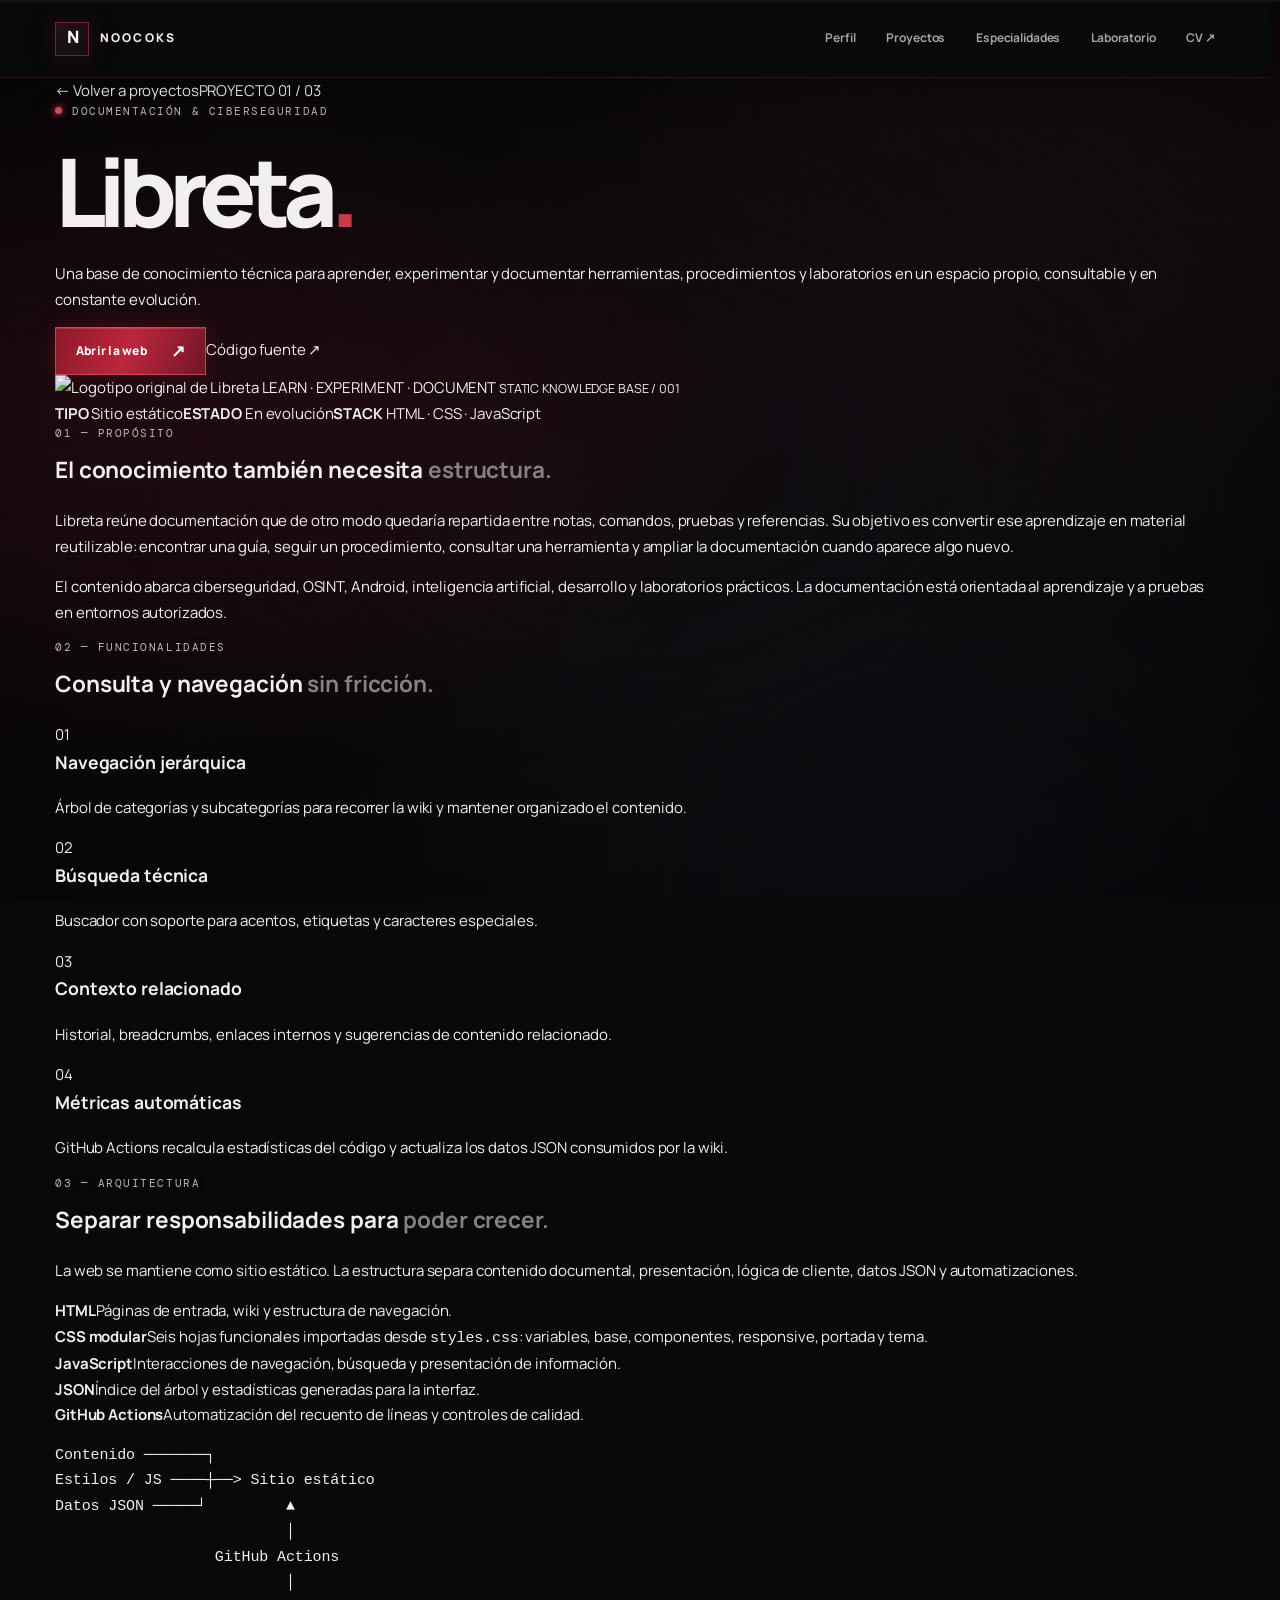
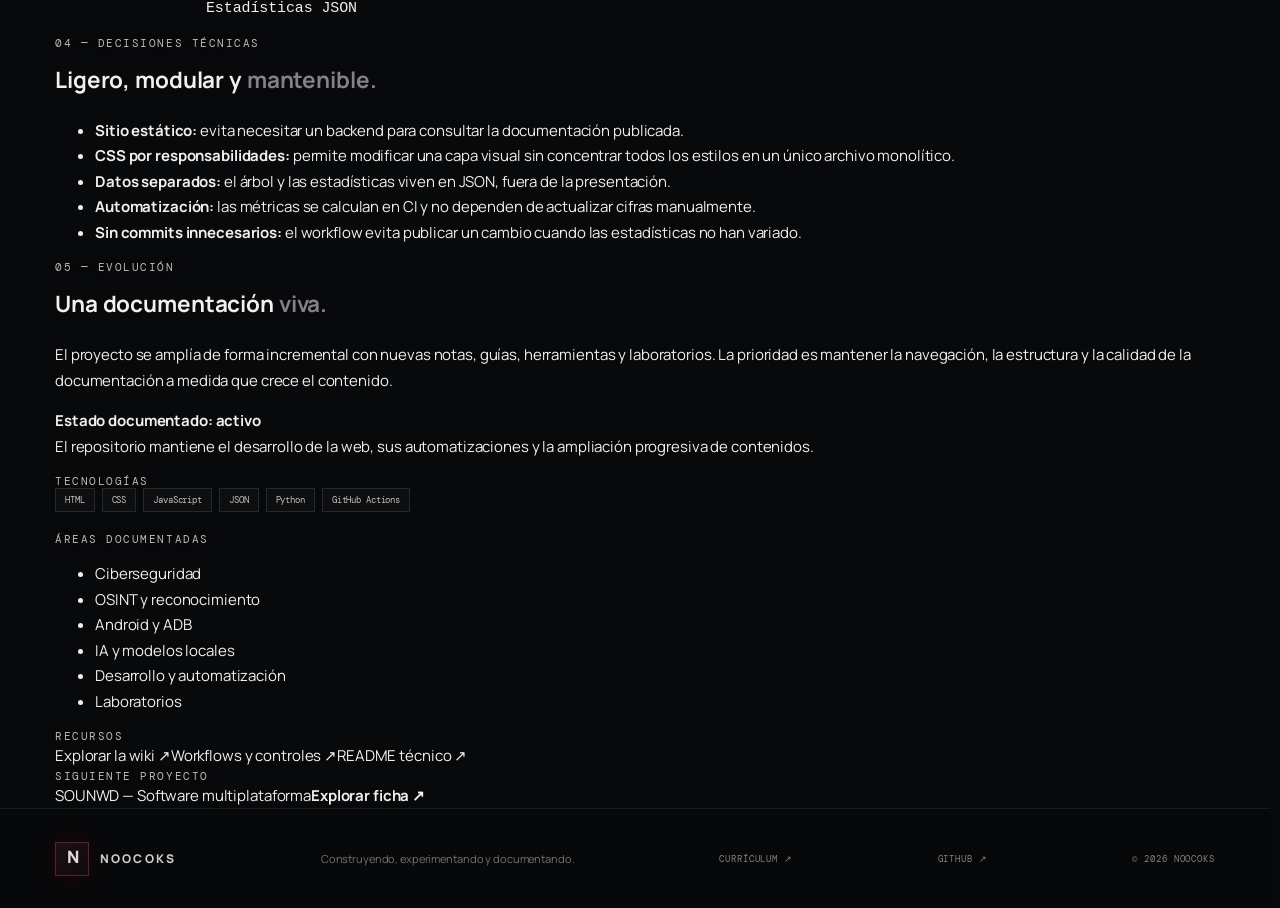
==== proyectos/libreta.html @ a3d6f855 "Añade ficha técnica de LIBRETA" ====
<!doctype html>
<html lang="es">
<head>
  <meta charset="utf-8">
  <meta name="viewport" content="width=device-width, initial-scale=1">
  <meta name="theme-color" content="#090909">
  <meta name="description" content="Ficha técnica de Libreta: base de conocimiento estática sobre ciberseguridad, Android, IA y desarrollo.">
  <title>Libreta — Ficha técnica | Noocoks</title>
  <link rel="preconnect" href="https://fonts.googleapis.com">
  <link rel="preconnect" href="https://fonts.gstatic.com" crossorigin>
  <link href="https://fonts.googleapis.com/css2?family=DM+Mono:wght@400;500&family=Manrope:wght@400;500;600;700;800&display=swap" rel="stylesheet">
  <link rel="stylesheet" href="../assets/css/style.css">
  <link rel="stylesheet" href="../assets/css/projects.css">
  <link rel="icon" href="../assets/favicon.svg" type="image/svg+xml">
</head>
<body class="project-detail-page">
  <a class="skip-link" href="#contenido">Saltar al contenido</a>
  <header class="site-header">
    <div class="container nav-wrap">
      <a class="brand" href="../index.html" aria-label="Noocoks, inicio"><span class="brand-mark">N<span>.</span></span><span>NOOCOKS</span></a>
      <nav class="main-nav detail-nav" aria-label="Navegación principal">
        <a href="../index.html#sobre-mi">Perfil</a><a href="../index.html#proyectos">Proyectos</a><a href="../index.html#especialidades">Especialidades</a><a href="../index.html#laboratorio">Laboratorio</a><a href="../cv.html">CV <span>↗</span></a>
      </nav>
    </div>
  </header>
  <main id="contenido">
    <section class="detail-hero detail-libreta">
      <div class="container">
        <div class="detail-breadcrumb"><a href="../index.html#proyectos">← Volver a proyectos</a><span>PROYECTO 01 / 03</span></div>
        <div class="detail-hero-grid">
          <div>
            <p class="eyebrow"><span class="status-dot"></span> DOCUMENTACIÓN & CIBERSEGURIDAD</p>
            <h1>Libreta<span class="accent">.</span></h1>
            <p class="detail-lead">Una base de conocimiento técnica para aprender, experimentar y documentar herramientas, procedimientos y laboratorios en un espacio propio, consultable y en constante evolución.</p>
            <div class="detail-actions"><a class="button button-primary" href="https://noocoks.github.io/Libreta/" target="_blank" rel="noopener noreferrer">Abrir la web <span>↗</span></a><a class="detail-text-link" href="https://github.com/Noocoks/Libreta" target="_blank" rel="noopener noreferrer">Código fuente ↗</a></div>
          </div>
          <div class="detail-brand-panel">
            <img src="https://raw.githubusercontent.com/Noocoks/Libreta/master/images/logo.webp" alt="Logotipo original de Libreta">
            <span>LEARN · EXPERIMENT · DOCUMENT</span>
            <small>STATIC KNOWLEDGE BASE / 001</small>
          </div>
        </div>
        <div class="detail-meta"><span><b>TIPO</b> Sitio estático</span><span><b>ESTADO</b> En evolución</span><span><b>STACK</b> HTML · CSS · JavaScript</span></div>
      </div>
    </section>
    <section class="container detail-body">
      <div class="detail-main-column">
        <section class="detail-section">
          <p class="eyebrow">01 — PROPÓSITO</p><h2>El conocimiento también necesita <span class="muted">estructura.</span></h2>
          <p>Libreta reúne documentación que de otro modo quedaría repartida entre notas, comandos, pruebas y referencias. Su objetivo es convertir ese aprendizaje en material reutilizable: encontrar una guía, seguir un procedimiento, consultar una herramienta y ampliar la documentación cuando aparece algo nuevo.</p>
          <p>El contenido abarca ciberseguridad, OSINT, Android, inteligencia artificial, desarrollo y laboratorios prácticos. La documentación está orientada al aprendizaje y a pruebas en entornos autorizados.</p>
        </section>
        <section class="detail-section">
          <p class="eyebrow">02 — FUNCIONALIDADES</p><h2>Consulta y navegación <span class="muted">sin fricción.</span></h2>
          <div class="detail-feature-grid">
            <article><span>01</span><h3>Navegación jerárquica</h3><p>Árbol de categorías y subcategorías para recorrer la wiki y mantener organizado el contenido.</p></article>
            <article><span>02</span><h3>Búsqueda técnica</h3><p>Buscador con soporte para acentos, etiquetas y caracteres especiales.</p></article>
            <article><span>03</span><h3>Contexto relacionado</h3><p>Historial, breadcrumbs, enlaces internos y sugerencias de contenido relacionado.</p></article>
            <article><span>04</span><h3>Métricas automáticas</h3><p>GitHub Actions recalcula estadísticas del código y actualiza los datos JSON consumidos por la wiki.</p></article>
          </div>
        </section>
        <section class="detail-section">
          <p class="eyebrow">03 — ARQUITECTURA</p><h2>Separar responsabilidades para <span class="muted">poder crecer.</span></h2>
          <p>La web se mantiene como sitio estático. La estructura separa contenido documental, presentación, lógica de cliente, datos JSON y automatizaciones.</p>
          <div class="architecture-list">
            <div><b>HTML</b><span>Páginas de entrada, wiki y estructura de navegación.</span></div>
            <div><b>CSS modular</b><span>Seis hojas funcionales importadas desde <code>styles.css</code>: variables, base, componentes, responsive, portada y tema.</span></div>
            <div><b>JavaScript</b><span>Interacciones de navegación, búsqueda y presentación de información.</span></div>
            <div><b>JSON</b><span>Índice del árbol y estadísticas generadas para la interfaz.</span></div>
            <div><b>GitHub Actions</b><span>Automatización del recuento de líneas y controles de calidad.</span></div>
          </div>
          <pre class="detail-code"><code>Contenido ───────┐
Estilos / JS ────┼──&gt; Sitio estático
Datos JSON ─────┘         ▲
                          │
                  GitHub Actions
                          │
                 Estadísticas JSON</code></pre>
        </section>
        <section class="detail-section">
          <p class="eyebrow">04 — DECISIONES TÉCNICAS</p><h2>Ligero, modular y <span class="muted">mantenible.</span></h2>
          <ul class="detail-bullets">
            <li><b>Sitio estático:</b> evita necesitar un backend para consultar la documentación publicada.</li>
            <li><b>CSS por responsabilidades:</b> permite modificar una capa visual sin concentrar todos los estilos en un único archivo monolítico.</li>
            <li><b>Datos separados:</b> el árbol y las estadísticas viven en JSON, fuera de la presentación.</li>
            <li><b>Automatización:</b> las métricas se calculan en CI y no dependen de actualizar cifras manualmente.</li>
            <li><b>Sin commits innecesarios:</b> el workflow evita publicar un cambio cuando las estadísticas no han variado.</li>
          </ul>
        </section>
        <section class="detail-section">
          <p class="eyebrow">05 — EVOLUCIÓN</p><h2>Una documentación <span class="muted">viva.</span></h2>
          <p>El proyecto se amplía de forma incremental con nuevas notas, guías, herramientas y laboratorios. La prioridad es mantener la navegación, la estructura y la calidad de la documentación a medida que crece el contenido.</p>
          <div class="detail-status-note"><span class="status-dot"></span><div><b>Estado documentado: activo</b><p>El repositorio mantiene el desarrollo de la web, sus automatizaciones y la ampliación progresiva de contenidos.</p></div></div>
        </section>
      </div>
      <aside class="detail-aside">
        <div class="aside-block"><span class="eyebrow">TECNOLOGÍAS</span><div class="tag-list"><span>HTML</span><span>CSS</span><span>JavaScript</span><span>JSON</span><span>Python</span><span>GitHub Actions</span></div></div>
        <div class="aside-block"><span class="eyebrow">ÁREAS DOCUMENTADAS</span><ul><li>Ciberseguridad</li><li>OSINT y reconocimiento</li><li>Android y ADB</li><li>IA y modelos locales</li><li>Desarrollo y automatización</li><li>Laboratorios</li></ul></div>
        <div class="aside-block"><span class="eyebrow">RECURSOS</span><a href="https://noocoks.github.io/Libreta/wiki.html" target="_blank" rel="noopener noreferrer">Explorar la wiki ↗</a><a href="https://github.com/Noocoks/Libreta/actions" target="_blank" rel="noopener noreferrer">Workflows y controles ↗</a><a href="https://github.com/Noocoks/Libreta/blob/master/README.md" target="_blank" rel="noopener noreferrer">README técnico ↗</a></div>
      </aside>
    </section>
    <section class="container detail-next"><span class="eyebrow">SIGUIENTE PROYECTO</span><a href="sounwd.html"><span>SOUNWD — Software multiplataforma</span><b>Explorar ficha ↗</b></a></section>
  </main>
  <footer class="site-footer"><div class="container footer-inner"><a class="brand" href="../index.html"><span class="brand-mark">N<span>.</span></span><span>NOOCOKS</span></a><p>Construyendo, experimentando y documentando.</p><a href="../cv.html">CURRÍCULUM ↗</a><a href="https://github.com/Noocoks" target="_blank" rel="noopener noreferrer">GITHUB ↗</a><span class="copyright">© <span id="year">2026</span> NOOCOKS</span></div></footer>
  <script src="../assets/js/main.js" defer></script>
</body>
</html>
---- assets/css/style.css ----
:root {
  color-scheme:dark;
  --bg:#090909;
  --bg-soft:#101010;
  --panel:#151515;
  --panel-2:#1b1b1b;
  --line:#292929;
  --line-soft:#202020;
  --text:#f2f0ee;
  --muted:#a09b98;
  --dim:#706b68;
  --red:#a71924;
  --red-bright:#d12b38;
  --red-soft:#401318;
  --font:'Manrope', Arial, sans-serif;
  --mono:'DM Mono', monospace;
  --max:1160px
}

* {
  box-sizing:border-box
}

html {
  scroll-behavior:smooth;
  scroll-padding-top:90px
}

body {
  margin:0;
  background:var(--bg);
  color:var(--text);
  font-family:var(--font);
  font-size:15px;
  line-height:1.7;
  -webkit-font-smoothing:antialiased
}

a {
  color:inherit;
  text-decoration:none
}

button {
  font:inherit
}

::selection {
  background:var(--red);
  color:white
}

.container {
  width:min(var(--max), calc(100% - 48px));
  margin-inline:auto
}

.skip-link {
  position:absolute;
  left:16px;
  top:-60px;
  background:var(--red);
  padding:10px 14px;
  z-index:100
}

.skip-link:focus {
  top:12px
}

.site-header {
  height:78px;
  border-bottom:1px solid var(--line-soft);
  background:rgba(9, 9, 9, .88);
  backdrop-filter:blur(16px);
  position:sticky;
  top:0;
  z-index:50
}

.nav-wrap, .main-nav {
  height:100%;
  display:flex;
  align-items:center
}

.nav-wrap {
  justify-content:space-between
}

.brand {
  display:inline-flex;
  align-items:center;
  gap:11px;
  font-size:12px;
  font-weight:800;
  letter-spacing:.18em
}

.brand-mark {
  width:34px;
  height:34px;
  display:grid;
  place-items:center;
  border:1px solid #572027;
  background:#190d0f;
  color:#fff;
  font-size:17px;
  letter-spacing:-.08em
}

.brand-mark span, .libreta-symbol span {
  color:var(--red-bright)
}

.main-nav {
  gap:34px;
  font-size:12px;
  font-weight:700;
  color:#aaa39f
}

.main-nav a {
  transition:color .2s
}

.main-nav a:hover, .main-nav a:focus-visible {
  color:white
}

.main-nav .nav-contact {
  color:white;
  border:1px solid #514044;
  padding:9px 15px
}

.nav-contact span {
  color:var(--red-bright);
  margin-left:8px
}

.menu-toggle {
  display:none
}

.hero {
  min-height:650px;
  padding-top:90px;
  padding-bottom:48px;
  display:grid;
  grid-template-columns:1.05fr .95fr;
  align-items:center;
  column-gap:50px;
  position:relative
}

.hero-copy {
  padding-bottom:38px
}

.eyebrow {
  font:11px var(--mono);
  letter-spacing:.14em;
  color:#c1b8b4;
  display:flex;
  align-items:center;
  gap:10px
}

.status-dot {
  width:7px;
  height:7px;
  background:#b32833;
  border-radius:50%;
  box-shadow:0 0 12px #b3283380
}

.eyebrow-line {
  width:34px;
  height:1px;
  background:var(--red)
}

h1, h2, h3, p {
  margin-top:0
}

h1 {
  font-size:clamp(58px, 7.4vw, 100px);
  letter-spacing:-.085em;
  line-height:.99;
  margin:26px 0 24px;
  font-weight:800
}

h1 .outline {
  -webkit-text-stroke:1px #aaa;
  color:transparent
}

h1 .accent, .accent {
  color:var(--red-bright)
}

.hero-lead {
  max-width:570px;
  color:#aaa39f;
  font-size:16px;
  line-height:1.9
}

.hero-lead strong {
  color:white
}

.hero-actions {
  display:flex;
  align-items:center;
  gap:28px;
  margin-top:30px
}

.button {
  min-height:48px;
  padding:0 20px;
  display:inline-flex;
  align-items:center;
  justify-content:center;
  gap:24px;
  font-size:12px;
  font-weight:800;
  letter-spacing:.02em;
  transition:transform .2s, background .2s, border-color .2s
}

.button:hover {
  transform:translateY(-3px)
}

.button-primary {
  background:var(--red);
  color:white;
  border:1px solid var(--red)
}

.button-primary:hover {
  background:#c02330;
  border-color:#c02330
}

.button span {
  font-size:17px
}

.text-link {
  font-size:12px;
  font-weight:800;
  border-bottom:1px solid #62595a;
  padding-bottom:5px
}

.text-link span {
  color:var(--red-bright)
}

.hero-meta {
  display:flex;
  flex-wrap:wrap;
  gap:19px;
  margin-top:48px;
  color:#827b77;
  font:10px var(--mono);
  text-transform:uppercase;
  letter-spacing:.06em
}

.hero-meta span {
  display:flex;
  align-items:center;
  gap:7px
}

.hero-meta i {
  width:4px;
  height:4px;
  background:var(--red)
}

.hero-visual {
  height:440px;
  max-width:480px;
  width:100%;
  justify-self:end;
  position:relative;
  overflow:hidden;
  border:1px solid #302326;
  background:radial-gradient(ellipse at 50% 48%, #271316 0, #130d0e 36%, #0b0b0b 72%)
}

.visual-grid {
  position:absolute;
  inset:0;
  background-image:linear-gradient(#ffffff09 1px, transparent 1px), linear-gradient(90deg, #ffffff09 1px, transparent 1px);
  background-size:36px 36px;
  mask-image:linear-gradient(transparent, #000 15%, #000 85%, transparent)
}

.visual-ring {
  position:absolute;
  border:1px solid #76252d55;
  border-radius:50%;
  left:50%;
  top:50%;
  transform:translate(-50%, -50%)
}

.ring-one {
  width:300px;
  height:300px
}

.ring-two {
  width:390px;
  height:390px;
  border-style:dashed;
  border-color:#6e292d45
}

.visual-core {
  position:absolute;
  left:50%;
  top:50%;
  transform:translate(-50%, -50%);
  width:190px;
  height:190px;
  border:1px solid #9e303a66;
  background:linear-gradient(145deg, #241315, #0e0c0d);
  display:flex;
  flex-direction:column;
  align-items:center;
  justify-content:center;
  box-shadow:0 0 75px #9d1b2920
}

.visual-core strong {
  font-size:100px;
  line-height:1;
  letter-spacing:-.12em;
  margin-right:12px
}

.visual-core strong span {
  color:var(--red-bright)
}

.core-label, .core-caption, .visual-coordinate {
  font:9px var(--mono);
  letter-spacing:.14em;
  color:#a99b98
}

.core-caption {
  font-size:8px;
  color:#9b4249
}

.visual-coordinate {
  position:absolute
}

.coord-top {
  top:22px;
  left:22px
}

.coord-bottom {
  bottom:22px;
  right:22px
}

.coord-bottom span {
  color:#b32b37
}

.visual-cross {
  position:absolute;
  color:#a62b35;
  font:18px var(--mono)
}

.cross-a {
  top:22%;
  right:20%
}

.cross-b {
  bottom:20%;
  left:18%
}

.visual-side {
  position:absolute;
  right:10px;
  top:50%;
  writing-mode:vertical-rl;
  font:8px var(--mono);
  letter-spacing:.18em;
  color:#76666a
}

.hero-index {
  grid-column:1/-1;
  display:flex;
  justify-content:space-between;
  border-top:1px solid var(--line);
  padding-top:15px;
  color:#726c69;
  font:9px var(--mono);
  letter-spacing:.14em
}

.intro-strip {
  border-block:1px solid var(--line);
  background:#0e0e0e
}

.strip-inner {
  min-height:76px;
  display:flex;
  align-items:center;
  gap:30px
}

.strip-inner>span:first-child {
  font:10px var(--mono);
  letter-spacing:.14em;
  color:#b52a35;
  white-space:nowrap
}

.strip-inner p {
  margin:0;
  color:#c0b9b5;
  font-size:13px
}

.strip-symbol {
  margin-left:auto;
  color:#a52a34;
  font-size:22px
}

.section {
  padding-block:112px
}

.section-heading {
  margin-bottom:48px
}

.section-heading h2, .lab-grid h2, .contact-panel h2 {
  font-size:clamp(38px, 5vw, 62px);
  line-height:1.12;
  letter-spacing:-.065em;
  margin:18px 0 0
}

.muted {
  color:#77716e
}

.about-grid {
  display:grid;
  grid-template-columns:1.1fr .9fr;
  gap:100px
}

.about-main {
  max-width:620px
}

.large-copy {
  font-size:clamp(21px, 2.3vw, 27px);
  line-height:1.55;
  letter-spacing:-.035em;
  color:#eee9e6
}

.about-main>p:not(.large-copy) {
  color:#9e9793;
  font-size:14px;
  line-height:1.95
}

.about-facts {
  border-top:1px solid var(--line)
}

.fact {
  display:grid;
  grid-template-columns:42px 1fr;
  gap:16px;
  padding:19px 0;
  border-bottom:1px solid var(--line)
}

.fact-number {
  font:11px var(--mono);
  color:var(--red-bright);
  padding-top:4px
}

.fact strong {
  font-size:13px
}

.fact p {
  margin:4px 0 0;
  color:#8d8581;
  font-size:12px
}

.section-dark {
  background:#101010;
  border-block:1px solid #1c1c1c
}

.heading-row {
  display:flex;
  justify-content:space-between;
  align-items:end;
  gap:24px
}

.heading-row>.text-link {
  margin-bottom:10px;
  color:#c9c2be
}

.project-list {
  display:grid;
  gap:22px
}

.project-card {
  display:grid;
  grid-template-columns:.95fr 1.05fr;
  min-height:330px;
  border:1px solid #2a2929;
  background:#141414
}

.project-art {
  min-height:300px;
  padding:22px;
  display:flex;
  flex-direction:column;
  justify-content:space-between;
  position:relative;
  overflow:hidden
}

.art-top, .art-bottom {
  display:flex;
  justify-content:space-between;
  gap:10px;
  font:9px var(--mono);
  letter-spacing:.12em;
  color:#b4a9a5;
  position:relative;
  z-index:1
}

.art-libreta {
  background:radial-gradient(circle at 50% 50%, #39151a, #160e10 66%, #100d0e)
}

.libreta-symbol {
  position:absolute;
  inset:0;
  display:grid;
  place-items:center;
  font-size:clamp(100px, 15vw, 175px);
  font-weight:800;
  letter-spacing:-.13em;
  color:#eee7e3;
  text-shadow:0 0 50px #c0203033
}

.art-sounwd {
  background:radial-gradient(circle at 50% 45%, #272727, #101010 72%)
}

.sound-word {
  font-size:clamp(35px, 5vw, 65px);
  font-weight:800;
  letter-spacing:-.08em;
  text-align:center;
  z-index:1
}

.sound-word span {
  color:var(--red-bright)
}

.sound-wave {
  height:90px;
  display:flex;
  align-items:center;
  justify-content:center;
  gap:5px
}

.sound-wave b {
  width:4px;
  height:30%;
  background:var(--red-bright);
  border-radius:4px;
  opacity:.8
}

.sound-wave b:nth-child(3n) {
  height:80%
}

.sound-wave b:nth-child(4n) {
  height:55%
}

.sound-wave b:nth-child(5n) {
  height:100%
}

.art-homelab {
  background:radial-gradient(circle at 50% 50%, #1b211e, #0d100f 72%)
}

.terminal {
  width:88%;
  margin:auto;
  border:1px solid #354039;
  background:#0a0d0b;
  box-shadow:0 15px 40px #0008;
  z-index:1;
  font:10px var(--mono);
  padding-bottom:12px
}

.terminal-head {
  height:30px;
  border-bottom:1px solid #29332d;
  display:flex;
  align-items:center;
  gap:5px;
  padding:0 10px;
  color:#8a948c
}

.terminal-head i {
  width:6px;
  height:6px;
  border-radius:50%;
  background:#555
}

.terminal-head span {
  margin-left:8px
}

.terminal p {
  margin:10px 12px 0;
  color:#c0c8c1
}

.terminal p span, .terminal-ok {
  color:#8dbb91
}

.terminal-cursor {
  color:#c5c5c5!important
}

.project-content {
  padding:32px 38px;
  display:flex;
  flex-direction:column;
  align-items:flex-start;
  justify-content:center
}

.project-kicker {
  width:100%;
  display:flex;
  justify-content:space-between;
  gap:12px;
  font:9px var(--mono);
  letter-spacing:.1em;
  color:#928985
}

.project-state {
  color:#bd5960;
  white-space:nowrap
}

.project-content h3 {
  font-size:34px;
  letter-spacing:-.06em;
  margin:17px 0 9px
}

.project-content>p {
  font-size:13px;
  line-height:1.85;
  color:#a39b97;
  max-width:570px;
  margin-bottom:18px
}

.tag-list {
  display:flex;
  flex-wrap:wrap;
  gap:7px;
  margin-bottom:20px
}

.tag-list span {
  font:9px var(--mono);
  padding:5px 9px;
  border:1px solid #393333;
  color:#bcb3ae
}

.project-link {
  font-size:12px;
  font-weight:800;
  color:#f0e9e5
}

.project-link span {
  color:var(--red-bright);
  margin-left:8px
}

.repo-link {
  font-size:11px;
  color:#928985;
  margin-top:10px;
  text-decoration:underline;
  text-decoration-color:#51494a;
  text-underline-offset:4px
}

.project-note {
  font-size:11px;
  color:#8e8783
}

.section-description {
  max-width:560px;
  color:#9e9793;
  font-size:14px;
  margin:20px 0 0
}

.stack-grid {
  display:grid;
  grid-template-columns:repeat(4, 1fr);
  gap:12px
}

.stack-card {
  min-height:280px;
  padding:22px;
  border:1px solid var(--line);
  background:linear-gradient(145deg, #151515, #101010);
  position:relative
}

.stack-index {
  font:9px var(--mono);
  color:#9c454c
}

.stack-icon {
  font:30px var(--mono);
  color:var(--red-bright);
  margin:30px 0 16px
}

.stack-card h3 {
  font-size:16px;
  margin-bottom:9px
}

.stack-card p {
  font-size:12px;
  color:#958d89;
  min-height:62px
}

.stack-card .tag-list {
  margin:16px 0 0
}

.honesty-note {
  border-left:2px solid var(--red);
  padding:9px 14px;
  margin:22px 0 0;
  color:#827b77;
  font-size:11px
}

.honesty-note span {
  font:9px var(--mono);
  color:#bd5960;
  margin-right:12px
}

.section-lab {
  background:#101010;
  border-block:1px solid #242020
}

.lab-grid {
  display:grid;
  grid-template-columns:1fr 1fr;
  gap:90px;
  align-items:start
}

.lab-copy .large-copy {
  margin-bottom:18px
}

.lab-copy>p:not(.large-copy) {
  font-size:13px;
  color:#9c9490;
  line-height:1.9
}

.lab-points {
  display:grid;
  gap:0;
  margin-top:30px;
  border-top:1px solid #2b2929
}

.lab-points span {
  display:flex;
  gap:22px;
  padding:13px 0;
  border-bottom:1px solid #2b2929;
  font:10px var(--mono);
  color:#bd5960
}

.lab-points b {
  font:600 12px var(--font);
  color:#d7d0cc
}

.contact-panel {
  min-height:330px;
  position:relative;
  overflow:hidden;
  border:1px solid #51242a;
  background:radial-gradient(ellipse at 85% 45%, #301216, #171011 48%, #121111 80%);
  padding:52px 58px;
  display:flex;
  align-items:center;
  justify-content:space-between;
  gap:30px
}

.contact-panel h2 {
  font-size:clamp(38px, 5vw, 58px)
}

.contact-copy {
  max-width:500px;
  color:#a59b97;
  font-size:13px;
  margin:20px 0 0
}

.contact-actions {
  display:flex;
  flex-direction:column;
  align-items:flex-start;
  gap:17px;
  z-index:1
}

.contact-secondary {
  font-size:11px;
  color:#c4b9b4;
  text-decoration:underline;
  text-underline-offset:4px
}

.contact-watermark {
  position:absolute;
  right:23%;
  top:-115px;
  font-size:440px;
  font-weight:800;
  letter-spacing:-.15em;
  color:#ffffff05;
  pointer-events:none
}

.site-footer {
  border-top:1px solid var(--line)
}

.footer-inner {
  min-height:100px;
  display:flex;
  align-items:center;
  justify-content:space-between;
  gap:20px
}

.footer-inner p {
  margin:0;
  color:#77716d;
  font-size:11px
}

.footer-inner>a:not(.brand), .copyright {
  font:9px var(--mono);
  letter-spacing:.1em;
  color:#89817d
}

.footer-inner>a:not(.brand):hover {
  color:white
}

@media(max-width:900px) {
  .hero {
  column-gap:25px;
  min-height:590px
}

.hero-visual {
  height:370px
}

.about-grid {
  gap:45px
}

.stack-grid {
  grid-template-columns:repeat(2, 1fr)
}

.project-content {
  padding:25px
}

.project-card {
  grid-template-columns:.9fr 1.1fr
}

.lab-grid {
  gap:45px
}
}

@media(max-width:680px) {
  .container {
  width:min(var(--max), calc(100% - 36px))
}

.site-header {
  height:66px
}

.menu-toggle {
  display:flex;
  width:42px;
  height:42px;
  flex-direction:column;
  justify-content:center;
  align-items:center;
  gap:6px;
  border:1px solid var(--line);
  background:#111
}

.menu-toggle span {
  width:17px;
  height:1px;
  background:#eee;
  transition:transform .2s
}

.menu-toggle[aria-expanded=true] span:first-child {
  transform:translateY(3.5px) rotate(45deg)
}

.menu-toggle[aria-expanded=true] span:last-child {
  transform:translateY(-3.5px) rotate(-45deg)
}

.main-nav {
  display:none;
  position:absolute;
  top:65px;
  left:0;
  right:0;
  height:auto;
  padding:18px 22px 22px;
  background:#0d0d0d;
  border-bottom:1px solid var(--line);
  flex-direction:column;
  align-items:stretch;
  gap:0
}

.main-nav.open {
  display:flex
}

.main-nav a {
  padding:13px 5px;
  border-bottom:1px solid #222
}

.main-nav .nav-contact {
  border:0;
  padding:13px 5px
}

.hero {
  padding-top:66px;
  grid-template-columns:1fr;
  gap:36px;
  min-height:auto
}

.hero-copy {
  padding:0
}

.hero h1 {
  font-size:clamp(58px, 15vw, 86px)
}

.hero-lead {
  font-size:14px
}

.hero-meta {
  margin-top:32px;
  gap:12px
}

.hero-visual {
  justify-self:center;
  height:330px;
  max-width:100%
}

.visual-core {
  width:155px;
  height:155px
}

.visual-core strong {
  font-size:82px
}

.ring-one {
  width:250px;
  height:250px
}

.ring-two {
  width:310px;
  height:310px
}

.hero-index {
  margin-top:4px
}

.strip-inner {
  min-height:78px;
  gap:14px
}

.strip-inner>span:first-child {
  font-size:8px
}

.strip-inner p {
  font-size:11px;
  line-height:1.5
}

.strip-symbol {
  display:none
}

.section {
  padding-block:76px
}

.section-heading {
  margin-bottom:32px
}

.section-heading h2, .lab-grid h2 {
  font-size:clamp(37px, 10vw, 50px)
}

.about-grid, .lab-grid {
  grid-template-columns:1fr;
  gap:30px
}

.about-main .large-copy {
  font-size:22px
}

.heading-row {
  align-items:flex-start;
  flex-direction:column
}

.heading-row>.text-link {
  margin:0
}

.project-card {
  grid-template-columns:1fr
}

.project-art {
  min-height:245px
}

.project-content {
  padding:25px 22px
}

.project-content h3 {
  font-size:30px
}

.project-kicker {
  font-size:8px
}

.stack-grid {
  grid-template-columns:1fr 1fr;
  gap:9px
}

.stack-card {
  padding:17px;
  min-height:270px
}

.stack-card p {
  font-size:11px
}

.stack-card .tag-list {
  gap:5px
}

.stack-card .tag-list span {
  font-size:8px;
  padding:4px 6px
}

.lab-grid {
  gap:22px
}

.contact-panel {
  padding:34px 25px;
  min-height:370px;
  align-items:flex-start;
  flex-direction:column;
  justify-content:center
}

.contact-watermark {
  font-size:300px;
  right:0;
  top:0
}

.contact-actions {
  gap:13px
}

.footer-inner {
  padding-block:24px;
  flex-wrap:wrap
}

.footer-inner p {
  order:3;
  width:100%
}

.copyright {
  margin-left:auto
}
}

@media(max-width:390px) {
  .container {
  width:calc(100% - 30px)
}

.hero h1 {
  font-size:55px
}

.hero-actions {
  gap:17px
}

.button {
  padding-inline:14px;
  gap:12px
}

.hero-meta {
  font-size:8px
}

.stack-grid {
  grid-template-columns:1fr
}

.stack-card {
  min-height:0
}

.stack-card p {
  min-height:0
}

.stack-card .stack-icon {
  margin:20px 0 12px
}

.strip-inner {
  align-items:flex-start;
  flex-direction:column;
  padding-block:14px;
  gap:5px
}
}

@media(prefers-reduced-motion:reduce) {
  html {
  scroll-behavior:auto
}

*, *::before, *::after {
  transition:none!important;
  animation:none!important
}
}

:focus-visible {
  outline:2px solid var(--red-bright);
  outline-offset:4px
}

/* Portfolio expansion: official project identities and richer content */ .brand-art {
  background-color:#0c0d0e
}

.project-logo {
  position:absolute;
  left:50%;
  top:50%;
  transform:translate(-50%, -50%);
  width:min(68%, 300px);
  height:min(58%, 220px);
  object-fit:contain;
  z-index:1;
  filter:drop-shadow(0 12px 24px #0008)
}

.libreta-logo {
  width:min(62%, 260px);
  height:min(55%, 210px);
  mix-blend-mode:screen
}

.sounwd-logo {
  width:min(68%, 290px);
  height:min(65%, 245px)
}

.olv-logo {
  width:min(78%, 340px);
  height:min(68%, 250px)
}

.art-libreta {
  background:radial-gradient(circle at 50% 50%, #311116, #110d0e 70%)
}

.art-sounwd {
  background:radial-gradient(circle at 50% 50%, #272727, #0b0b0b 72%)
}

.art-olv {
  background:radial-gradient(circle at 50% 50%, #261019, #0d1117 72%)
}

.project-actions {
  display:flex;
  align-items:center;
  gap:22px;
  flex-wrap:wrap;
  margin-top:2px
}

.project-actions .repo-link {
  margin-top:0
}

.projects-footnote {
  font-size:11px;
  color:#77716d;
  margin:22px 0 0
}

.tech-logos {
  margin-top:34px;
  padding:24px;
  border:1px solid var(--line);
  background:#101010
}

.tech-logos .eyebrow {
  margin-bottom:18px
}

.tech-logos img {
  display:block;
  max-width:100%;
  height:auto;
  margin-inline:auto
}

.lab-note {
  margin-top:22px!important;
  padding:15px 17px;
  border-left:2px solid var(--red);
  background:#151313;
  color:#b2a8a4!important;
  font-size:12px!important
}

@media(max-width:680px) {
  .project-logo {
  width:min(76%, 280px);
  height:min(58%, 200px)
}

.tech-logos {
  padding:18px 12px
}

.tech-logos img {
  width:100%
}

.project-actions {
  gap:14px
}
}

.support-repos {
  margin-top:34px;
  padding:20px 22px;
  border:1px solid var(--line);
  background:#111
}

.support-repos>div {
  display:flex;
  flex-wrap:wrap;
  gap:12px 26px;
  margin-top:12px
}

.support-repos a {
  font-size:11px;
  color:#c8bfbb;
  text-decoration:underline;
  text-decoration-color:#55494a;
  text-underline-offset:4px
}

.support-repos a:hover {
  color:#fff
}

/* Spacing refinement — expanded portfolio sections */ .section-heading {
  margin-bottom:58px
}

.section-description {
  max-width:650px;
  line-height:1.85;
  margin-top:18px
}

.about-grid {
  gap:clamp(52px, 8vw, 112px)
}

.about-main {
  display:flex;
  flex-direction:column;
  gap:18px
}

.about-main>p {
  margin:0
}

.about-facts {
  padding-top:5px
}

.fact {
  padding:23px 0;
  gap:20px
}

.project-list {
  display:grid;
  gap:28px
}

.project-card {
  border-radius:2px
}

.project-art {
  min-height:340px
}

.project-content {
  padding:clamp(30px, 3.5vw, 48px);
  gap:0
}

.project-content h3 {
  margin:20px 0 13px
}

.project-content>p {
  margin:0 0 17px;
  line-height:1.95
}

.project-content .tag-list {
  margin:5px 0 25px;
  gap:8px
}

.project-actions {
  gap:24px;
  padding-top:2px
}

.projects-footnote {
  line-height:1.8;
  margin-top:28px;
  max-width:850px
}

.support-repos {
  margin-top:42px;
  padding:24px 26px
}

.support-repos>div {
  gap:16px 32px;
  margin-top:16px
}

.stack-grid {
  gap:16px
}

.stack-card {
  padding:25px;
  min-height:300px
}

.stack-icon {
  margin:34px 0 20px
}

.stack-card h3 {
  margin-bottom:12px
}

.stack-card p {
  line-height:1.8;
  min-height:70px
}

.stack-card .tag-list {
  gap:7px 8px;
  margin-top:19px
}

.tech-logos {
  margin-top:44px;
  padding:28px 30px
}

.tech-logos .eyebrow {
  margin-bottom:24px
}

.lab-grid {
  gap:clamp(48px, 8vw, 100px)
}

.lab-copy {
  display:flex;
  flex-direction:column;
  gap:17px
}

.lab-copy>p {
  margin:0
}

.lab-points {
  margin-top:16px
}

.lab-points span {
  padding:17px 0;
  gap:26px;
  line-height:1.5
}

.lab-note {
  margin-top:4px!important;
  line-height:1.85!important;
  padding:18px 20px
}

.contact-panel {
  gap:clamp(30px, 5vw, 70px)
}

@media(max-width:900px) {
  .project-card {
  grid-template-columns:.85fr 1.15fr
}

.project-art {
  min-height:310px
}

.project-content {
  padding:28px
}

.stack-grid {
  grid-template-columns:repeat(2, minmax(0, 1fr));
  gap:14px
}

.stack-card {
  min-height:285px
}
}

@media(max-width:680px) {
  .section-heading {
  margin-bottom:38px
}

.about-grid {
  gap:36px
}

.about-main {
  gap:15px
}

.fact {
  padding:17px 0;
  gap:12px
}

.project-list {
  gap:20px
}

.project-card {
  grid-template-columns:1fr
}

.project-art {
  min-height:260px
}

.project-content {
  padding:27px 23px;
  gap:0
}

.project-content h3 {
  margin:17px 0 11px
}

.project-content>p {
  margin-bottom:15px;
  line-height:1.85
}

.project-content .tag-list {
  margin:5px 0 21px
}

.project-actions {
  gap:16px
}

.projects-footnote {
  margin-top:21px
}

.support-repos {
  margin-top:30px;
  padding:19px
}

.support-repos>div {
  flex-direction:column;
  gap:13px
}

.stack-grid {
  gap:11px
}

.stack-card {
  padding:19px;
  min-height:290px
}

.stack-icon {
  margin:25px 0 15px
}

.stack-card p {
  min-height:0;
  margin-bottom:12px
}

.stack-card .tag-list {
  margin-top:15px
}

.tech-logos {
  margin-top:30px;
  padding:19px 14px
}

.tech-logos .eyebrow {
  margin-bottom:17px
}

.lab-grid {
  gap:30px
}

.lab-copy {
  gap:14px
}

.lab-points {
  margin-top:8px
}

.lab-points span {
  padding:14px 0;
  gap:16px
}

.lab-note {
  margin-top:2px!important;
  padding:15px
}
}

@media(max-width:390px) {
  .stack-grid {
  grid-template-columns:1fr;
  gap:12px
}

.stack-card {
  min-height:0;
  padding:20px
}

.stack-icon {
  margin:20px 0 12px
}

.stack-card p {
  margin-bottom:10px
}
}

/* Motion system — smooth, restrained and accessible */ :root {
  --motion-fast:180ms;
  --motion-base:320ms;
  --motion-slow:700ms;
  --motion-ease:cubic-bezier(.22, 1, .36, 1);
  --motion-soft:cubic-bezier(.2, .7, .2, 1)
}

html {
  scroll-behavior:smooth;
  scroll-padding-top:100px
}

a, button, .project-card, .stack-card, .project-logo, .visual-core, .visual-ring, .hero-visual, .contact-panel, .brand-mark {
  transition-timing-function:var(--motion-ease)
}

a, button {
  transition-duration:var(--motion-base)
}

.main-nav a, .text-link, .repo-link, .project-link, .contact-secondary {
  transition:color var(--motion-base), border-color var(--motion-base), opacity var(--motion-base), transform var(--motion-base)
}

.button {
  transition:transform var(--motion-base), background var(--motion-base), border-color var(--motion-base), box-shadow var(--motion-base)
}

.button:hover {
  transform:translateY(-3px)
}

.button-primary:hover {
  box-shadow:0 9px 28px #a7192438
}

.brand-mark {
  transition:background var(--motion-base), border-color var(--motion-base), transform var(--motion-base)
}

.brand:hover .brand-mark {
  transform:rotate(-6deg);
  background:#281014;
  border-color:#91313b
}

.project-card, .stack-card {
  transition:transform 420ms var(--motion-ease), border-color 420ms var(--motion-ease), background 420ms var(--motion-ease), box-shadow 420ms var(--motion-ease)
}

.project-card:hover {
  transform:translateY(-5px);
  border-color:#633039;
  box-shadow:0 18px 50px #0005
}

.stack-card:hover {
  transform:translateY(-5px);
  border-color:#653039;
  background:linear-gradient(145deg, #1a1516, #111)
}

.project-logo {
  transition:transform 650ms var(--motion-ease), filter 650ms var(--motion-ease)
}

.project-card:hover .project-logo {
  transform:translate(-50%, -50%) scale(1.045);
  filter:drop-shadow(0 16px 30px #000a)
}

.hero-visual {
  transition:border-color 500ms var(--motion-ease), box-shadow 500ms var(--motion-ease)
}

.hero-visual:hover {
  border-color:#71313a;
  box-shadow:0 20px 65px #9d1b2918
}

.visual-ring.ring-one {
  animation:ring-breathe 12s ease-in-out infinite
}

.visual-ring.ring-two {
  animation:ring-rotate 48s linear infinite
}

.visual-core {
  animation:core-breathe 7s ease-in-out infinite
}

.status-dot {
  animation:status-pulse 3s ease-in-out infinite
}

.contact-panel {
  transition:border-color 500ms var(--motion-ease), box-shadow 500ms var(--motion-ease)
}

.contact-panel:hover {
  border-color:#78323a;
  box-shadow:0 18px 55px #8e172018
}

@keyframes ring-breathe {
  0%, 100% {
  transform:translate(-50%, -50%) scale(1);
  opacity:.7
}

50% {
  transform:translate(-50%, -50%) scale(1.045);
  opacity:1
}
}

@keyframes ring-rotate {
  from {
  transform:translate(-50%, -50%) rotate(0)
}

to {
  transform:translate(-50%, -50%) rotate(360deg)
}
}

@keyframes core-breathe {
  0%, 100% {
  box-shadow:0 0 55px #9d1b2918
}

50% {
  box-shadow:0 0 85px #9d1b2930
}
}

@keyframes status-pulse {
  0%, 100% {
  box-shadow:0 0 0 0 #b3283300
}

50% {
  box-shadow:0 0 0 5px #b3283318
}
}

/* Elements are revealed as they enter the viewport; JS adds .motion-ready */ .motion-ready .reveal {
  opacity:0;
  transform:translate3d(0, 26px, 0);
  transition:opacity 760ms var(--motion-ease), transform 760ms var(--motion-ease);
  transition-delay:var(--reveal-delay, 0ms);
  will-change:opacity, transform
}

.motion-ready .reveal.is-visible {
  opacity:1;
  transform:translate3d(0, 0, 0);
  will-change:auto
}

.motion-ready .reveal.reveal-left {
  transform:translate3d(-24px, 0, 0)
}

.motion-ready .reveal.reveal-left.is-visible {
  transform:translate3d(0, 0, 0)
}

.motion-ready .reveal.reveal-right {
  transform:translate3d(24px, 0, 0)
}

.motion-ready .reveal.reveal-right.is-visible {
  transform:translate3d(0, 0, 0)
}

@media(max-width:680px) {
  .project-card:hover, .stack-card:hover {
  transform:translateY(-2px)
}

.motion-ready .reveal.reveal-left, .motion-ready .reveal.reveal-right {
  transform:translate3d(0, 20px, 0)
}

.motion-ready .reveal.reveal-left.is-visible, .motion-ready .reveal.reveal-right.is-visible {
  transform:translate3d(0, 0, 0)
}
}

@media(prefers-reduced-motion:reduce) {
  html {
  scroll-behavior:auto
}

*, *::before, *::after {
  animation-duration:.01ms!important;
  animation-iteration-count:1!important;
  transition-duration:.01ms!important;
  scroll-behavior:auto!important
}

.motion-ready .reveal, .motion-ready .reveal.reveal-left, .motion-ready .reveal.reveal-right {
  opacity:1;
  transform:none;
  transition:none
}
}

/* Immersive animated background: continuously moving light fields + scroll crossfades */ body {
  background:#08090b;
  isolation:isolate
}

.scroll-atmosphere {
  position:fixed;
  inset:0;
  z-index:0;
  pointer-events:none;
  overflow:hidden;
  background:linear-gradient(145deg, #08090b 0%, #0b090c 48%, #08090b 100%);
  contain:paint
}

.scroll-atmosphere::before {
  content:"";
  position:absolute;
  inset:0;
  background:radial-gradient(ellipse at 50% 50%, transparent 25%, #050608a8 100%);
  z-index:3
}

.scroll-atmosphere .atmosphere-layer {
  position:absolute;
  inset:-8%;
  opacity:0;
  will-change:opacity;
  transition:opacity 80ms linear;
  overflow:hidden
}

.scroll-atmosphere .atmosphere-layer::before, .scroll-atmosphere .atmosphere-layer::after {
  content:"";
  position:absolute;
  inset:-18%;
  border-radius:50%;
  filter:blur(58px);
  will-change:transform
}

.scroll-atmosphere .atmosphere-layer::before {
  background:radial-gradient(ellipse at 28% 34%, var(--glow-a) 0%, transparent 43%), radial-gradient(ellipse at 72% 70%, var(--glow-b) 0%, transparent 42%);
  animation:ambient-drift-a 25s ease-in-out infinite alternate
}

.scroll-atmosphere .atmosphere-layer::after {
  background:radial-gradient(ellipse at 75% 25%, var(--glow-c) 0%, transparent 38%), radial-gradient(ellipse at 24% 82%, var(--glow-d) 0%, transparent 40%);
  animation:ambient-drift-b 34s ease-in-out infinite alternate
}

.scroll-atmosphere .scene-hero {
  --glow-a:#8e182b80;
  --glow-b:#38233f70;
  --glow-c:#7b142c55;
  --glow-d:#151b2d55
}

.scroll-atmosphere .scene-profile {
  --glow-a:#79203370;
  --glow-b:#33233c65;
  --glow-c:#a12c3d45;
  --glow-d:#171a2a50
}

.scroll-atmosphere .scene-projects {
  --glow-a:#b01c3275;
  --glow-b:#51203370;
  --glow-c:#75182d65;
  --glow-d:#17131f65
}

.scroll-atmosphere .scene-stack {
  --glow-a:#293c5870;
  --glow-b:#5a233a65;
  --glow-c:#263f5470;
  --glow-d:#6d1b2d50
}

.scroll-atmosphere .scene-lab {
  --glow-a:#1e625a65;
  --glow-b:#52243d70;
  --glow-c:#173d4b70;
  --glow-d:#8a1b3150
}

.scroll-atmosphere .scene-contact {
  --glow-a:#a51b3278;
  --glow-b:#4a234d70;
  --glow-c:#77182d65;
  --glow-d:#24203a65
}

.scroll-atmosphere .atmosphere-grain {
  position:absolute;
  inset:0;
  z-index:4;
  opacity:.1;
  background-image:url("data:image/svg+xml,%3Csvg viewBox='0 0 180 180' xmlns='http://www.w3.org/2000/svg'%3E%3Cfilter id='n'%3E%3CfeTurbulence type='fractalNoise' baseFrequency='.82' numOctaves='3' stitchTiles='stitch'/%3E%3C/filter%3E%3Crect width='100%25' height='100%25' filter='url(%23n)' opacity='.2'/%3E%3C/svg%3E");
  mix-blend-mode:soft-light
}

main {
  position:relative;
  z-index:1
}

.site-header, .site-footer {
  z-index:2
}

@keyframes ambient-drift-a {
  0% {
  transform:translate3d(-5%, -3%, 0) rotate(-8deg) scale(1)
}

50% {
  transform:translate3d(4%, 5%, 0) rotate(8deg) scale(1.14)
}

100% {
  transform:translate3d(-2%, 7%, 0) rotate(-3deg) scale(1.06)
}
}

@keyframes ambient-drift-b {
  0% {
  transform:translate3d(5%, 4%, 0) rotate(9deg) scale(1.1)
}

50% {
  transform:translate3d(-6%, -4%, 0) rotate(-7deg) scale(.96)
}

100% {
  transform:translate3d(3%, -6%, 0) rotate(5deg) scale(1.16)
}
}

.scroll-progress {
  position:fixed;
  z-index:1001;
  top:0;
  left:0;
  height:2px;
  width:100%;
  pointer-events:none;
  background:#ffffff0a
}

.scroll-progress span {
  display:block;
  height:100%;
  width:100%;
  transform:scaleX(0);
  transform-origin:left center;
  background:linear-gradient(90deg, #7d1d28, #d24a52, #d78b8f);
  box-shadow:0 0 14px #c52b4388
}

@media(max-width:680px) {
  .scroll-atmosphere .atmosphere-layer::before, .scroll-atmosphere .atmosphere-layer::after {
  filter:blur(42px)
}
}

@media(prefers-reduced-motion:reduce) {
  .scroll-atmosphere .atmosphere-layer::before, .scroll-atmosphere .atmosphere-layer::after {
  animation:none
}

.scroll-atmosphere .atmosphere-layer {
  transition:none
}

.scroll-progress {
  display:none
}
}

/* Make the animated atmosphere genuinely visible behind the whole page */ .intro-strip {
  background:rgba(14, 14, 14, .48);
  backdrop-filter:blur(2px)
}

.section-dark {
  background:rgba(16, 16, 16, .46);
  backdrop-filter:blur(1.5px)
}

.project-card, .stack-card, .tech-logos, .contact-panel {
  background-color:rgba(18, 18, 18, .78)
}

/* A continuous slow-moving aurora sits beneath the scroll-controlled color scenes */ .scroll-atmosphere::after {
  content:"";
  position:absolute;
  z-index:1;
  inset:-28%;
  pointer-events:none;
  background:radial-gradient(ellipse at 18% 48%, #9f1e3440 0%, transparent 34%), radial-gradient(ellipse at 78% 28%, #65304b38 0%, transparent 32%), radial-gradient(ellipse at 65% 82%, #263c4930 0%, transparent 36%);
  filter:blur(42px);
  transform:translate3d(0, 0, 0);
  animation:aurora-current 38s cubic-bezier(.45, 0, .55, 1) infinite alternate;
  will-change:transform, background-position
}

@keyframes aurora-current {
  0% {
  transform:translate3d(-3.5%, -2%, 0) scale(1) rotate(-2deg)
}

25% {
  transform:translate3d(2%, 3%, 0) scale(1.08) rotate(1deg)
}

55% {
  transform:translate3d(4%, -2.5%, 0) scale(1.03) rotate(3deg)
}

80% {
  transform:translate3d(-2%, 4%, 0) scale(1.1) rotate(-1deg)
}

100% {
  transform:translate3d(3%, -3%, 0) scale(1.04) rotate(2deg)
}
}

@media(max-width:680px) {
  .scroll-atmosphere::after {
  filter:blur(30px);
  animation-duration:48s
}
}

@media(prefers-reduced-motion:reduce) {
  .scroll-atmosphere::after {
  animation:none
}
}

/* Premium motion pass: luminous borders, living surfaces and an upgraded hero visual */ :root {
  --glow-red:#d83b50;
  --glow-soft:#8f2638;
  --motion-premium:cubic-bezier(.16, 1, .3, 1)
}

/* Animated edge light shared by cards and panels */ .project-card, .stack-card, .tech-logos, .contact-panel, .support-repos {
  isolation:isolate;
  position:relative
}

.project-card::before, .stack-card::before, .tech-logos::before, .contact-panel::before, .support-repos::before {
  content:"";
  position:absolute;
  inset:-1px;
  padding:1px;
  pointer-events:none;
  z-index:2;
  opacity:.22;
  background:conic-gradient(from var(--edge-angle, 0deg), transparent 0 24%, #a52b3d 34%, #f06a76 39%, transparent 49% 74%, #733044 84%, transparent 94%);
  -webkit-mask:linear-gradient(#000 0 0) content-box, linear-gradient(#000 0 0);
  -webkit-mask-composite:xor;
  mask-composite:exclude;
  animation:edge-orbit 13s linear infinite;
  transition:opacity .6s var(--motion-premium)
}

.project-card:hover::before, .stack-card:hover::before, .tech-logos:hover::before, .contact-panel:hover::before, .support-repos:hover::before {
  opacity:.8;
  animation-duration:6s
}

@property --edge-angle {
  syntax:"<angle>";
  initial-value:0deg;
  inherits:false
}

@keyframes edge-orbit {
  to {
  --edge-angle:360deg
}
}

.project-card, .stack-card, .tech-logos, .contact-panel {
  transition:transform .65s var(--motion-premium), border-color .65s var(--motion-premium), box-shadow .65s var(--motion-premium), background-color .65s var(--motion-premium)
}

.project-card:hover {
  transform:translateY(-7px);
  box-shadow:0 24px 70px #0008, 0 0 28px #a51f3218
}

.stack-card:hover {
  transform:translateY(-7px) scale(1.012);
  box-shadow:0 18px 45px #0007, 0 0 25px #a51f3220
}

.button {
  position:relative;
  overflow:hidden;
  isolation:isolate;
  transition:transform .5s var(--motion-premium), box-shadow .5s var(--motion-premium), background .5s, border-color .5s
}

.button::after {
  content:"";
  position:absolute;
  inset:-60% auto -60% -45%;
  width:34%;
  transform:translateX(-180%) skewX(-22deg);
  background:linear-gradient(90deg, transparent, #ffffff35, transparent);
  transition:transform .9s var(--motion-premium);
  z-index:-1
}

.button:hover::after {
  transform:translateX(520%) skewX(-22deg)
}

.brand-mark {
  position:relative;
  overflow:hidden
}

.brand-mark::after {
  content:"";
  position:absolute;
  inset:-80%;
  background:linear-gradient(110deg, transparent 42%, #ffffff35 50%, transparent 58%);
  transform:translateX(-70%) rotate(12deg);
  transition:transform .9s var(--motion-premium)
}

.brand:hover .brand-mark::after {
  transform:translateX(70%) rotate(12deg)
}

.main-nav a:not(.nav-contact) {
  position:relative
}

.main-nav a:not(.nav-contact)::after {
  content:"";
  position:absolute;
  left:0;
  right:100%;
  bottom:-7px;
  height:1px;
  background:linear-gradient(90deg, #8c202e, #e15a68);
  transition:right .55s var(--motion-premium)
}

.main-nav a:not(.nav-contact):hover::after {
  right:0
}

/* Hero visual becomes a layered instrument panel with animated light, orbit paths and HUD */ .hero-visual {
  isolation:isolate;
  overflow:hidden;
  border:0;
  background:radial-gradient(ellipse at 50% 48%, #271116 0, #120d11 43%, #08090d 100%);
  box-shadow:0 28px 90px #0009, 0 0 65px #9d1b2920;
  transform:perspective(1100px) rotateY(var(--pointer-rotate-y, 0deg)) rotateX(var(--pointer-rotate-x, 0deg));
  transition:transform .8s var(--motion-premium), box-shadow .8s var(--motion-premium)
}

.hero-visual::before {
  content:"";
  position:absolute;
  inset:0;
  padding:1px;
  z-index:10;
  pointer-events:none;
  background:conic-gradient(from var(--hero-edge, 0deg), #5c202b, #e34b5b, #542438, #a84b5d, #5c202b);
  -webkit-mask:linear-gradient(#000 0 0) content-box, linear-gradient(#000 0 0);
  -webkit-mask-composite:xor;
  mask-composite:exclude;
  animation:hero-border-spin 12s linear infinite
}

.hero-visual::after {
  content:"";
  position:absolute;
  inset:-45%;
  z-index:0;
  pointer-events:none;
  background:radial-gradient(ellipse at 50% 48%, #b12a3a35, transparent 48%), radial-gradient(ellipse at 20% 70%, #4a254c30, transparent 40%);
  filter:blur(24px);
  animation:hero-aura 12s ease-in-out infinite alternate
}

@property --hero-edge {
  syntax:"<angle>";
  initial-value:0deg;
  inherits:false
}

@keyframes hero-border-spin {
  to {
  --hero-edge:360deg
}
}

@keyframes hero-aura {
  0% {
  transform:translate(-5%, -3%) scale(.92) rotate(-5deg)
}

100% {
  transform:translate(6%, 5%) scale(1.12) rotate(7deg)
}
}

.visual-grid {
  z-index:1;
  opacity:.7;
  animation:grid-breathe 8s ease-in-out infinite alternate
}

@keyframes grid-breathe {
  from {
  opacity:.28;
  transform:scale(1)
}

to {
  opacity:.68;
  transform:scale(1.035)
}
}

.visual-aurora {
  position:absolute;
  inset:-30%;
  z-index:1;
  pointer-events:none;
  background:conic-gradient(from 20deg at 50% 50%, transparent 0 18%, #a21e3440 25%, #4a2c5a35 36%, transparent 48%, #c23b4c32 61%, transparent 76%);
  filter:blur(34px);
  animation:visual-aurora 22s ease-in-out infinite alternate
}

@keyframes visual-aurora {
  0% {
  transform:translate(-8%, -5%) rotate(0) scale(.92)
}

50% {
  transform:translate(5%, 4%) rotate(110deg) scale(1.12)
}

100% {
  transform:translate(-2%, 7%) rotate(220deg) scale(1.02)
}
}

.ring-one {
  z-index:2;
  border-color:#a52c405c;
  box-shadow:inset 0 0 35px #a12a3512, 0 0 30px #a12a3512;
  animation:ring-one-flow 16s ease-in-out infinite
}

.ring-two {
  z-index:2;
  animation:ring-two-flow 42s linear infinite
}

.ring-three {
  position:absolute;
  left:50%;
  top:50%;
  width:250px;
  height:250px;
  border:1px solid #df58652b;
  border-radius:50%;
  transform:translate(-50%, -50%);
  z-index:2;
  box-shadow:0 0 28px #d53d4b15;
  animation:ring-three-pulse 6s ease-in-out infinite
}

@keyframes ring-one-flow {
  0%, 100% {
  transform:translate(-50%, -50%) scale(.96);
  opacity:.55
}

50% {
  transform:translate(-50%, -50%) scale(1.07);
  opacity:1
}
}

@keyframes ring-two-flow {
  to {
  transform:translate(-50%, -50%) rotate(360deg)
}
}

@keyframes ring-three-pulse {
  0%, 100% {
  transform:translate(-50%, -50%) scale(.94);
  opacity:.3
}

50% {
  transform:translate(-50%, -50%) scale(1.08);
  opacity:.85
}
}

.visual-core {
  z-index:4;
  border-radius:50%;
  width:196px;
  height:196px;
  border-color:#e45a6866;
  background:radial-gradient(circle at 35% 25%, #49202a, #170f14 66%, #0c0b10);
  box-shadow:0 0 0 9px #b52b3910, 0 0 0 22px #b52b3908, 0 0 85px #c52e4538;
  animation:core-float 7s ease-in-out infinite
}

.visual-core::before {
  content:"";
  position:absolute;
  inset:8px;
  border:1px solid #d6536130;
  border-radius:50%;
  animation:core-inner 18s linear infinite
}

.visual-core strong {
  font-size:108px;
  text-shadow:0 0 34px #f0445945;
  animation:letter-glow 5s ease-in-out infinite alternate
}

@keyframes core-float {
  0%, 100% {
  transform:translate(-50%, -50%) translateY(0)
}

50% {
  transform:translate(-50%, -50%) translateY(-9px)
}
}

@keyframes core-inner {
  to {
  transform:rotate(360deg)
}
}

@keyframes letter-glow {
  from {
  text-shadow:0 0 15px #f0445925
}

to {
  text-shadow:0 0 42px #f044596e
}
}

.visual-orbit {
  position:absolute;
  left:50%;
  top:50%;
  z-index:3;
  width:350px;
  height:130px;
  border:1px solid #d34a5a38;
  border-radius:50%;
  transform:translate(-50%, -50%) rotate(-32deg);
  pointer-events:none
}

.visual-orbit.orbit-b {
  width:390px;
  height:160px;
  border-color:#8d4b7040;
  transform:translate(-50%, -50%) rotate(48deg)
}

.visual-orbit i {
  position:absolute;
  top:50%;
  left:0;
  width:7px;
  height:7px;
  border-radius:50%;
  background:#ff9ba4;
  box-shadow:0 0 9px 3px #ed536a99;
  transform:translate(-50%, -50%)
}

.orbit-a {
  animation:orbit-turn-a 13s linear infinite
}

.orbit-b {
  animation:orbit-turn-b 19s linear infinite
}

@keyframes orbit-turn-a {
  to {
  transform:translate(-50%, -50%) rotate(328deg)
}
}

@keyframes orbit-turn-b {
  to {
  transform:translate(-50%, -50%) rotate(408deg)
}
}

.visual-particle {
  position:absolute;
  z-index:5;
  width:3px;
  height:3px;
  border-radius:50%;
  background:#ff9aa4;
  box-shadow:0 0 12px 3px #d43b5180;
  animation:particle-drift 7s ease-in-out infinite
}

.particle-a {
  left:23%;
  top:31%
}

.particle-b {
  left:76%;
  top:36%;
  animation-delay:-2s
}

.particle-c {
  left:31%;
  top:72%;
  animation-delay:-4s
}

.particle-d {
  left:81%;
  top:69%;
  animation-delay:-1s
}

@keyframes particle-drift {
  0%, 100% {
  transform:translate3d(0, 0, 0) scale(.7);
  opacity:.35
}

50% {
  transform:translate3d(10px, -18px, 0) scale(1.5);
  opacity:1
}
}

.visual-scanline {
  position:absolute;
  inset:0;
  z-index:6;
  pointer-events:none;
  background:linear-gradient(transparent 48%, #f06a7610 50%, transparent 52%);
  background-size:100% 9px;
  opacity:.32;
  animation:scanline-slide 14s linear infinite
}

@keyframes scanline-slide {
  to {
  background-position:0 100%
}
}

.visual-hud {
  position:absolute;
  z-index:7;
  display:flex;
  align-items:center;
  gap:8px;
  padding:8px 10px;
  border:1px solid #8c38424a;
  background:#0b090dbb;
  backdrop-filter:blur(8px);
  font:8px var(--mono);
  letter-spacing:.12em;
  color:#bdaeb0;
  box-shadow:0 8px 25px #0005;
  animation:hud-hover 6s ease-in-out infinite
}

.visual-hud b {
  color:#f0a0a7;
  font-weight:600
}

.visual-hud b span {
  color:#826b70
}

.hud-top {
  top:68px;
  right:36px
}

.hud-bottom {
  left:30px;
  bottom:62px;
  animation-delay:-3s
}

.hud-led {
  width:6px;
  height:6px;
  border-radius:50%;
  background:#dc5361;
  box-shadow:0 0 10px #e64d60;
  animation:status-pulse 2s ease-in-out infinite
}

@keyframes hud-hover {
  0%, 100% {
  transform:translateY(0)
}

50% {
  transform:translateY(-5px)
}
}

.visual-coordinate, .visual-side, .visual-cross {
  z-index:8
}

.visual-coordinate {
  color:#c1aeb2
}

.visual-side {
  color:#a17b82
}

.visual-cross {
  animation:cross-flicker 4s ease-in-out infinite
}

@keyframes cross-flicker {
  0%, 100% {
  opacity:.35;
  transform:scale(.8)
}

50% {
  opacity:1;
  transform:scale(1.2)
}
}

/* Ambient motion for the rest of the interface */ .eyebrow-line {
  transform-origin:left;
  animation:line-breathe 4s ease-in-out infinite alternate
}

@keyframes line-breathe {
  from {
  transform:scaleX(.65);
  opacity:.5
}

to {
  transform:scaleX(1.15);
  opacity:1
}
}

.section-heading .eyebrow {
  transition:letter-spacing .7s var(--motion-premium)
}

.section-heading:hover .eyebrow {
  letter-spacing:.22em
}

.intro-strip {
  position:relative;
  overflow:hidden
}

.intro-strip::after {
  content:"";
  position:absolute;
  inset:0;
  pointer-events:none;
  background:linear-gradient(105deg, transparent 15%, #ffffff08 48%, transparent 80%);
  transform:translateX(-100%);
  animation:strip-sheen 12s ease-in-out infinite
}

@keyframes strip-sheen {
  0%, 65% {
  transform:translateX(-100%)
}

100% {
  transform:translateX(100%)
}
}

@media(max-width:900px) {
  .visual-core {
  width:178px;
  height:178px
}

.visual-core strong {
  font-size:96px
}

.visual-orbit {
  width:310px
}

.visual-orbit.orbit-b {
  width:340px
}
}

@media(max-width:680px) {
  .hero-visual {
  transform:none;
  box-shadow:0 18px 55px #0008, 0 0 38px #9d1b2918
}

.visual-core {
  width:155px;
  height:155px
}

.visual-core strong {
  font-size:84px
}

.ring-one {
  width:235px;
  height:235px
}

.ring-two {
  width:300px;
  height:300px
}

.ring-three {
  width:205px;
  height:205px
}

.visual-orbit {
  width:270px;
  height:100px
}

.visual-orbit.orbit-b {
  width:290px;
  height:120px
}

.hud-top {
  top:52px;
  right:14px
}

.hud-bottom {
  left:14px;
  bottom:48px
}

.visual-coordinate {
  font-size:7px
}

.coord-top {
  left:13px;
  top:16px
}

.coord-bottom {
  right:13px;
  bottom:16px
}
}

@media(prefers-reduced-motion:reduce) {
  .project-card::before, .stack-card::before, .tech-logos::before, .contact-panel::before, .support-repos::before {
  animation:none;
  opacity:.18
}

.hero-visual, .hero-visual::before, .hero-visual::after, .visual-grid, .visual-aurora, .visual-ring, .visual-core, .visual-core::before, .visual-core strong, .visual-orbit, .visual-particle, .visual-scanline, .visual-hud, .visual-cross, .eyebrow-line, .intro-strip::after {
  animation:none!important;
  transition:none!important
}

.visual-core, .visual-ring {
  transform:translate(-50%, -50%)!important
}

.visual-orbit {
  transform:translate(-50%, -50%) rotate(-32deg)!important
}

.visual-orbit.orbit-b {
  transform:translate(-50%, -50%) rotate(48deg)!important
}
}

/* HERO VISUAL — structural redesign: replace the small square tile with a large orbital portal */ .hero-visual {
  width:min(100%, 590px);
  max-width:590px;
  height:540px;
  justify-self:end;
  border:1px solid #8d344455;
  border-radius:46% 54% 48% 52% / 42% 43% 57% 58%;
  background: radial-gradient(ellipse at 50% 48%, #391722 0%, #21111a 31%, #100d15 59%, #090a0e 82%), #090a0e;
  box-shadow:inset 0 0 90px #a52a3b20, 0 30px 100px #000a, 0 0 90px #a51d3226;
  overflow:hidden;
  clip-path:none;
  transition:border-radius 1.2s cubic-bezier(.16, 1, .3, 1), transform .8s var(--motion-premium), box-shadow .8s var(--motion-premium);
  animation:portal-morph 18s ease-in-out infinite alternate;
}

@keyframes portal-morph {
  0% {
  border-radius:46% 54% 48% 52% / 42% 43% 57% 58%
}

50% {
  border-radius:53% 47% 56% 44% / 49% 57% 43% 51%
}

100% {
  border-radius:48% 52% 43% 57% / 55% 44% 56% 45%
}
}

.hero-visual::before {
  inset:1px;
  padding:1px;
  background:conic-gradient(from var(--hero-edge, 0deg), transparent 0 8%, #702434 15%, #f16a78 22%, #8c304b 32%, transparent 43% 57%, #d34a60 69%, #55223b 78%, transparent 91%);
  opacity:.95;
  animation:hero-border-spin 9s linear infinite;
}

.hero-visual::after {
  inset:-35%;
  filter:blur(38px);
  background:radial-gradient(ellipse at 50% 46%, #c12d493c, transparent 44%), radial-gradient(ellipse at 23% 68%, #542c6940, transparent 38%);
  animation:hero-aura 16s ease-in-out infinite alternate
}

.visual-grid {
  inset:5%;
  border-radius:50%;
  background-size:30px 30px;
  opacity:.45;
  mask-image:radial-gradient(ellipse, #000 20%, transparent 72%)
}

.visual-aurora {
  inset:-40%;
  filter:blur(42px);
  opacity:.8
}

.ring-one {
  width:350px;
  height:350px;
  border-color:#dc536b75;
  box-shadow:0 0 35px #bd30421b, inset 0 0 35px #bd30421b
}

.ring-two {
  width:465px;
  height:465px;
  border-color:#a94a6370;
  border-width:1px
}

.ring-three {
  width:285px;
  height:285px;
  border-color:#f16b7a55
}

.visual-core {
  width:218px;
  height:218px;
  border-color:#f078857a;
  background:radial-gradient(circle at 34% 26%, #642b3b, #21131e 62%, #100d15);
  box-shadow:0 0 0 12px #d4475710, 0 0 0 28px #d4475709, 0 0 100px #e13b594d, inset 0 0 45px #e34b5a1c
}

.visual-core strong {
  font-size:120px
}

.visual-core::after {
  content:"";
  position:absolute;
  inset:-15px;
  border:1px dashed #e36a793d;
  border-radius:50%;
  animation:core-inner 32s linear infinite reverse
}

.visual-orbit {
  width:410px;
  height:150px;
  border-color:#e35a6b55
}

.visual-orbit.orbit-b {
  width:440px;
  height:185px;
  border-color:#a86a8a55
}

.visual-hud {
  border-color:#b54a5b66;
  background:linear-gradient(135deg, #140d15e8, #21101bd9);
  box-shadow:0 12px 38px #0008, 0 0 20px #c33b4b17;
  backdrop-filter:blur(14px)
}

.hud-top {
  top:82px;
  right:44px
}

.hud-bottom {
  left:42px;
  bottom:82px
}

.coord-top {
  top:52px;
  left:53px
}

.coord-bottom {
  bottom:53px;
  right:54px
}

.visual-side {
  right:29px
}

.visual-particle {
  width:4px;
  height:4px;
  box-shadow:0 0 16px 4px #e34d6588
}

.hero-visual:hover {
  box-shadow:inset 0 0 100px #a52a3b27, 0 38px 110px #000b, 0 0 110px #d02d4938
}

@media(max-width:900px) {
  .hero-visual {
  height:480px;
  max-width:500px;
  width:100%;
  justify-self:center
}

.ring-one {
  width:315px;
  height:315px
}

.ring-two {
  width:415px;
  height:415px
}

.visual-core {
  width:195px;
  height:195px
}

.visual-core strong {
  font-size:108px
}

.visual-orbit {
  width:365px
}

.visual-orbit.orbit-b {
  width:390px
}
}

@media(max-width:680px) {
  .hero-visual {
  height:min(112vw, 430px);
  width:min(100%, 430px);
  max-width:430px;
  justify-self:center;
  margin-inline:auto;
  border-radius:48% 52% 46% 54% / 44% 46% 54% 56%;
  animation-duration:22s
}

.ring-one {
  width:260px;
  height:260px
}

.ring-two {
  width:340px;
  height:340px
}

.ring-three {
  width:215px;
  height:215px
}

.visual-core {
  width:158px;
  height:158px
}

.visual-core strong {
  font-size:86px
}

.visual-orbit {
  width:285px;
  height:105px
}

.visual-orbit.orbit-b {
  width:310px;
  height:125px
}

.hud-top {
  top:45px;
  right:10px
}

.hud-bottom {
  left:10px;
  bottom:45px
}

.coord-top {
  top:25px;
  left:19px
}

.coord-bottom {
  bottom:25px;
  right:19px
}

.visual-side {
  right:9px
}
}

@media(prefers-reduced-motion:reduce) {
  .hero-visual {
  animation:none!important;
  border-radius:50%
}
}

/* Scroll choreography — content is scrubbed by scroll position, not one-shot reveals */ .scroll-scene {
  --scene-progress:0
}

.scroll-scene-content {
  opacity:var(--scene-opacity, 1);
  transform:translate3d(0, var(--scene-shift, 0px), 0) scale(var(--scene-scale, 1));
  transform-origin:50% 50%;
  will-change:opacity, transform;
  transition:none!important;
}

.hero .hero-copy {
  transition:none!important
}

.hero .hero-visual {
  transition:box-shadow .8s var(--motion-premium), border-radius 1.2s var(--motion-premium)!important
}

#proyectos .project-card, #especialidades .stack-card {
  transition:box-shadow .5s var(--motion-premium), border-color .5s var(--motion-premium)!important
}

.scroll-scene-content .project-card, .scroll-scene-content .stack-card {
  will-change:transform, opacity
}

@media(max-width:680px) {
  .scroll-scene-content {
  transform:translate3d(0, var(--scene-shift, 0px), 0) scale(var(--scene-scale, 1))
}
}

@media(prefers-reduced-motion:reduce) {
  .scroll-scene-content {
  opacity:1!important;
  transform:none!important;
  will-change:auto
}
}

/* ─────────────────────────────────────────────────────────────
   ART DIRECTION / NOOCOKS — editorial cyber-industrial refresh
   ───────────────────────────────────────────────────────────── */ :root {
  --red-hot:#f04452;
  --wine:#5b111d;
  --ink:#070708;
  --glass:rgba(18, 17, 19, .72);
  --ease-out:cubic-bezier(.16, 1, .3, 1);
}

body {
  background: radial-gradient(ellipse at 12% 8%, rgba(105, 15, 32, .20), transparent 34rem), radial-gradient(ellipse at 88% 36%, rgba(71, 19, 37, .13), transparent 38rem), linear-gradient(180deg, #080809 0%, #0b090b 48%, #08090a 100%);
  background-attachment:fixed;
}

body:before {
  content:"";
  position:fixed;
  inset:0;
  z-index:-1;
  pointer-events:none;
  opacity:.19;
  background-image:url("data:image/svg+xml,%3Csvg viewBox='0 0 180 180' xmlns='http://www.w3.org/2000/svg'%3E%3Cfilter id='n'%3E%3CfeTurbulence type='fractalNoise' baseFrequency='.88' numOctaves='3' stitchTiles='stitch'/%3E%3C/filter%3E%3Crect width='100%25' height='100%25' filter='url(%23n)' opacity='.19'/%3E%3C/svg%3E");
  mix-blend-mode:soft-light;
}

.site-header {
  backdrop-filter:blur(22px) saturate(135%);
  background:rgba(7, 7, 8, .76);
  border-bottom-color:rgba(255, 255, 255, .075)
}

.brand-mark {
  box-shadow:0 0 28px rgba(190, 28, 48, .18)
}

.main-nav a {
  position:relative
}

.main-nav a:not(.nav-contact):after {
  content:"";
  position:absolute;
  left:0;
  right:100%;
  bottom:-9px;
  height:1px;
  background:linear-gradient(90deg, var(--red-hot), transparent);
  transition:right .55s var(--ease-out)
}

.main-nav a:hover:after {
  right:0
}

.hero {
  position:relative;
  isolation:isolate;
  min-height:min(790px, calc(100svh - 78px));
  align-items:center;
  padding-top:86px;
  padding-bottom:72px
}

.hero:before {
  content:"";
  position:absolute;
  z-index:-1;
  width:min(66vw, 820px);
  height:min(66vw, 820px);
  right:-17%;
  top:2%;
  border:1px solid rgba(207, 39, 57, .12);
  border-radius:50%;
  box-shadow:0 0 0 42px rgba(207, 39, 57, .018), 0 0 0 94px rgba(207, 39, 57, .014);
  animation:heroHalo 18s ease-in-out infinite alternate
}

.hero:after {
  content:"";
  position:absolute;
  z-index:-1;
  left:-12vw;
  bottom:7%;
  width:32vw;
  height:1px;
  background:linear-gradient(90deg, transparent, rgba(224, 47, 65, .65), transparent);
  filter:drop-shadow(0 0 8px #b51e32);
  animation:signalSweep 9s ease-in-out infinite
}

@keyframes heroHalo {
  to {
  transform:translate(-3%, 4%) scale(1.08);
  opacity:.55
}
}

@keyframes signalSweep {
  0%, 100% {
  transform:translateX(-8vw);
  opacity:.3
}

50% {
  transform:translateX(25vw);
  opacity:1
}
}

.hero-copy {
  position:relative;
  z-index:2
}

.hero h1 {
  letter-spacing:-.075em;
  line-height:.91;
  font-size:clamp(4.2rem, 8.4vw, 8.3rem)
}

.hero h1 .outline {
  -webkit-text-stroke:1px rgba(244, 240, 238, .72);
  text-shadow:0 0 40px rgba(180, 28, 48, .08)
}

.hero h1 .accent {
  text-shadow:0 0 38px rgba(202, 31, 52, .24)
}

.hero-lead {
  max-width:540px
}

.hero-visual {
  overflow:hidden;
  isolation:isolate;
  border:1px solid rgba(232, 63, 78, .28);
  background:radial-gradient(ellipse at 50% 48%, rgba(122, 19, 38, .35), transparent 47%), linear-gradient(145deg, rgba(31, 20, 24, .92), rgba(8, 9, 12, .97) 62%);
  box-shadow:0 38px 100px rgba(0, 0, 0, .55), inset 0 0 75px rgba(145, 22, 42, .10), 0 0 55px rgba(157, 20, 41, .09);
}

.hero-visual:before {
  content:"";
  position:absolute;
  inset:12px;
  border:1px solid rgba(255, 255, 255, .10);
  clip-path:polygon(0 0, 100% 0, 100% 84%, 84% 100%, 0 100%);
  pointer-events:none;
  z-index:5
}

.hero-visual:after {
  content:"";
  position:absolute;
  inset:-50%;
  z-index:1;
  pointer-events:none;
  background:conic-gradient(from 0deg, transparent 0 72%, rgba(239, 55, 75, .12) 78%, transparent 84%);
  animation:visualSweep 16s linear infinite
}

@keyframes visualSweep {
  to {
  transform:rotate(360deg)
}
}

.visual-core {
  box-shadow:0 0 0 16px rgba(174, 26, 48, .045), 0 0 0 38px rgba(174, 26, 48, .025), 0 0 80px rgba(218, 39, 60, .25), inset 0 0 40px rgba(255, 255, 255, .05)
}

.visual-ring {
  border-color:rgba(232, 78, 94, .27);
  box-shadow:0 0 24px rgba(191, 28, 48, .08), inset 0 0 24px rgba(191, 28, 48, .05)
}

.visual-ring.ring-two {
  border-style:dashed;
  animation-duration:42s
}

.visual-particle {
  box-shadow:0 0 12px 3px rgba(255, 65, 83, .42)
}

.hero-index {
  letter-spacing:.18em
}

.intro-strip {
  position:relative;
  overflow:hidden;
  border-block:1px solid rgba(218, 55, 72, .17);
  background:linear-gradient(90deg, rgba(91, 14, 29, .23), rgba(13, 12, 14, .72), rgba(91, 14, 29, .16))
}

.intro-strip:before {
  content:"";
  position:absolute;
  inset:0;
  background:linear-gradient(105deg, transparent 20%, rgba(255, 255, 255, .035) 48%, transparent 68%);
  transform:translateX(-100%);
  animation:stripGlint 11s ease-in-out infinite
}

@keyframes stripGlint {
  55%, 100% {
  transform:translateX(100%)
}
}

.section {
  padding-top:clamp(100px, 12vw, 170px);
  padding-bottom:clamp(100px, 12vw, 170px)
}

.section-heading {
  position:relative;
  margin-bottom:64px
}

.section-heading:after {
  content:"";
  display:block;
  width:clamp(90px, 13vw, 180px);
  height:2px;
  margin-top:28px;
  background:linear-gradient(90deg, var(--red-hot), rgba(240, 68, 82, 0));
  transform-origin:left;
  box-shadow:0 0 18px rgba(240, 68, 82, .35)
}

.section-heading h2 {
  letter-spacing:-.065em
}

.section-dark {
  position:relative;
  overflow:hidden;
  background:linear-gradient(180deg, rgba(13, 12, 14, .93), rgba(8, 8, 10, .96));
  border-block:1px solid rgba(255, 255, 255, .055)
}

.section-dark:before {
  content:"02";
  position:absolute;
  top:8%;
  right:-.02em;
  font:800 clamp(16rem, 36vw, 38rem)/.8 var(--font);
  letter-spacing:-.12em;
  color:rgba(255, 255, 255, .018);
  pointer-events:none
}

.section-dark:after {
  content:"";
  position:absolute;
  left:0;
  top:0;
  width:100%;
  height:1px;
  background:linear-gradient(90deg, transparent, rgba(226, 43, 64, .55), transparent)
}

.project-list {
  gap:38px
}

.project-card {
  position:relative;
  overflow:hidden;
  grid-template-columns:minmax(280px, .9fr) minmax(0, 1.1fr);
  border:1px solid rgba(255, 255, 255, .085);
  background:linear-gradient(135deg, rgba(25, 23, 25, .94), rgba(12, 12, 14, .97));
  box-shadow:0 24px 70px rgba(0, 0, 0, .2);
  transition:transform .8s var(--ease-out), border-color .6s, box-shadow .6s
}

.project-card:before {
  content:"";
  position:absolute;
  inset:0 0 auto;
  height:1px;
  background:linear-gradient(90deg, transparent, rgba(239, 64, 82, .75), transparent);
  transform:scaleX(.25);
  transform-origin:left;
  transition:transform .9s var(--ease-out)
}

.project-card:hover {
  transform:translateY(-7px);
  border-color:rgba(220, 49, 68, .38);
  box-shadow:0 32px 90px rgba(0, 0, 0, .38), 0 0 42px rgba(165, 24, 44, .09)
}

.project-card:hover:before {
  transform:scaleX(1)
}

.project-art {
  position:relative;
  min-height:360px;
  overflow:hidden;
  border-right:1px solid rgba(255, 255, 255, .07)
}

.project-art:before {
  content:"";
  position:absolute;
  inset:0;
  background:linear-gradient(135deg, rgba(255, 255, 255, .07), transparent 35%), repeating-linear-gradient(0deg, transparent 0 39px, rgba(255, 255, 255, .035) 40px), repeating-linear-gradient(90deg, transparent 0 39px, rgba(255, 255, 255, .035) 40px);
  mask-image:linear-gradient(180deg, #000, transparent 95%);
  pointer-events:none
}

.project-art:after {
  content:"";
  position:absolute;
  width:70%;
  aspect-ratio:1;
  left:15%;
  top:13%;
  border:1px solid rgba(255, 255, 255, .10);
  border-radius:50%;
  box-shadow:0 0 0 22px rgba(255, 255, 255, .018), 0 0 0 54px rgba(255, 255, 255, .014);
  animation:artOrbit 30s linear infinite;
  pointer-events:none
}

@keyframes artOrbit {
  to {
  transform:rotate(360deg)
}
}

.art-libreta {
  background:radial-gradient(ellipse at 50% 48%, rgba(142, 22, 42, .43), transparent 58%), linear-gradient(145deg, #211015, #09090b)
}

.art-sounwd {
  background:radial-gradient(ellipse at 50% 48%, rgba(130, 28, 36, .35), transparent 56%), linear-gradient(145deg, #1b1718, #090a0c)
}

.art-olv {
  background:radial-gradient(ellipse at 50% 48%, rgba(154, 51, 26, .30), transparent 56%), linear-gradient(145deg, #201714, #090a0c)
}

.project-logo {
  position:relative;
  z-index:2;
  filter:drop-shadow(0 18px 30px rgba(0, 0, 0, .6));
  transition:transform 1s var(--ease-out), filter .7s
}

.project-card:hover .project-logo {
  transform:scale(1.055) rotate(-2deg);
  filter:drop-shadow(0 24px 36px rgba(0, 0, 0, .72))
}

.art-top, .art-bottom {
  position:relative;
  z-index:3;
  letter-spacing:.14em
}

.project-content {
  padding:clamp(28px, 4vw, 58px)
}

.project-content h3 {
  font-size:clamp(2.2rem, 4vw, 3.6rem);
  letter-spacing:-.065em
}

.project-kicker {
  letter-spacing:.12em
}

.tag-list span {
  border-color:rgba(220, 60, 78, .19);
  background:rgba(135, 24, 42, .10);
  transition:background .3s, border-color .3s, transform .3s
}

.tag-list span:hover {
  background:rgba(169, 25, 36, .22);
  border-color:rgba(239, 64, 82, .5);
  transform:translateY(-2px)
}

.project-link {
  position:relative
}

.project-link span {
  display:inline-block;
  transition:transform .35s var(--ease-out)
}

.project-link:hover span {
  transform:translate(4px, -4px)
}

.support-repos {
  border-top:1px solid rgba(255, 255, 255, .09);
  padding-top:32px;
  margin-top:44px
}

.stack-grid {
  gap:16px
}

.stack-card {
  position:relative;
  min-height:280px;
  padding:30px;
  overflow:hidden;
  border:1px solid rgba(255, 255, 255, .075);
  background:linear-gradient(145deg, rgba(24, 22, 24, .86), rgba(11, 11, 13, .78));
  transition:transform .7s var(--ease-out), border-color .5s, background .5s
}

.stack-card:before {
  content:"";
  position:absolute;
  right:-54px;
  top:-62px;
  width:170px;
  height:170px;
  border:1px solid rgba(214, 44, 63, .16);
  border-radius:50%;
  box-shadow:0 0 0 18px rgba(214, 44, 63, .025), 0 0 0 40px rgba(214, 44, 63, .018);
  transition:transform 1s var(--ease-out), border-color .5s
}

.stack-card:after {
  content:"";
  position:absolute;
  left:0;
  top:0;
  width:2px;
  height:0;
  background:linear-gradient(var(--red-hot), transparent);
  transition:height .7s var(--ease-out)
}

.stack-card:hover {
  transform:translateY(-6px);
  border-color:rgba(220, 49, 68, .36);
  background:linear-gradient(145deg, rgba(37, 21, 25, .9), rgba(12, 11, 13, .88))
}

.stack-card:hover:before {
  transform:scale(1.22) rotate(18deg);
  border-color:rgba(240, 68, 82, .4)
}

.stack-card:hover:after {
  height:100%
}

.stack-icon {
  position:relative;
  z-index:1;
  display:grid;
  place-items:center;
  width:54px;
  height:54px;
  border:1px solid rgba(222, 57, 75, .26);
  background:rgba(125, 20, 38, .13);
  box-shadow:inset 0 0 24px rgba(191, 28, 48, .08), 0 0 30px rgba(191, 28, 48, .07);
  font-size:1.25rem
}

.stack-card h3, .stack-card p, .stack-card .tag-list, .stack-index {
  position:relative;
  z-index:1
}

.stack-index {
  letter-spacing:.15em
}

.tech-logos {
  position:relative;
  margin-top:64px;
  padding:30px;
  border:1px solid rgba(255, 255, 255, .07);
  background:linear-gradient(110deg, rgba(80, 15, 28, .12), rgba(255, 255, 255, .018), rgba(80, 15, 28, .08))
}

.tech-logos:before {
  content:"";
  position:absolute;
  left:0;
  top:0;
  width:100%;
  height:1px;
  background:linear-gradient(90deg, transparent, var(--red), transparent)
}

.tech-logos img {
  filter:grayscale(.15);
  opacity:.82;
  transition:filter .5s, opacity .5s
}

.tech-logos:hover img {
  filter:none;
  opacity:1
}

.section-lab {
  position:relative;
  overflow:hidden;
  background:radial-gradient(ellipse at 12% 50%, rgba(111, 18, 36, .22), transparent 42%), linear-gradient(120deg, #0d0b0d, #111014 55%, #090a0c);
  border-block:1px solid rgba(255, 255, 255, .06)
}

.section-lab:before {
  content:"LAB / 04";
  position:absolute;
  right:-.02em;
  top:8%;
  font:500 clamp(5rem, 15vw, 15rem)/1 var(--mono);
  letter-spacing:-.1em;
  color:rgba(255, 255, 255, .025);
  white-space:nowrap
}

.lab-grid {
  position:relative
}

.lab-points {
  border-top:1px solid rgba(255, 255, 255, .12)
}

.lab-points span {
  padding-block:15px;
  border-bottom:1px solid rgba(255, 255, 255, .09);
  transition:padding-left .5s var(--ease-out), color .4s
}

.lab-points span:hover {
  padding-left:12px;
  color:#fff
}

.contact-panel {
  position:relative;
  overflow:hidden;
  border:1px solid rgba(232, 58, 76, .28);
  background:radial-gradient(ellipse at 85% 15%, rgba(163, 26, 48, .22), transparent 42%), linear-gradient(125deg, #191014, #0e0d10 60%, #171014);
  box-shadow:0 35px 90px rgba(0, 0, 0, .32)
}

.contact-panel:before {
  content:"";
  position:absolute;
  inset:14px;
  border:1px solid rgba(255, 255, 255, .075);
  pointer-events:none
}

.contact-panel:after {
  content:"";
  position:absolute;
  right:-12%;
  bottom:-95%;
  width:68%;
  aspect-ratio:1;
  border:1px solid rgba(235, 63, 81, .20);
  border-radius:50%;
  box-shadow:0 0 0 30px rgba(235, 63, 81, .025), 0 0 0 75px rgba(235, 63, 81, .018), 0 0 0 125px rgba(235, 63, 81, .012);
  animation:contactPulse 9s ease-in-out infinite alternate;
  pointer-events:none
}

@keyframes contactPulse {
  to {
  transform:scale(1.12) translate(-3%, -3%);
  opacity:.5
}
}

.contact-panel>* {
  position:relative;
  z-index:1
}

.button-primary {
  position:relative;
  overflow:hidden;
  box-shadow:0 8px 30px rgba(174, 24, 44, .22);
  transition:transform .45s var(--ease-out), box-shadow .45s
}

.button-primary:before {
  content:"";
  position:absolute;
  inset:-40% auto -40% -60%;
  width:35%;
  transform:skewX(-22deg);
  background:linear-gradient(90deg, transparent, rgba(255, 255, 255, .24), transparent);
  transition:left .8s var(--ease-out)
}

.button-primary:hover {
  transform:translateY(-3px);
  box-shadow:0 14px 42px rgba(174, 24, 44, .32)
}

.button-primary:hover:before {
  left:130%
}

.site-footer {
  border-top:1px solid rgba(255, 255, 255, .08);
  background:#070708
}

.site-footer .brand {
  opacity:.85
}

@media(max-width:800px) {
  .hero {
  min-height:auto;
  padding-top:76px
}

.hero:before {
  width:100vw;
  height:100vw;
  right:-45%;
  top:32%
}

.project-card {
  grid-template-columns:1fr
}

.project-art {
  min-height:290px;
  border-right:0;
  border-bottom:1px solid rgba(255, 255, 255, .07)
}

.section-dark:before {
  top:3%;
  font-size:45vw
}

.stack-card {
  min-height:250px
}
}

@media(max-width:520px) {
  .hero h1 {
  font-size:clamp(3.7rem, 17vw, 5.5rem)
}

.project-art {
  min-height:250px
}

.project-content {
  padding:26px 22px
}

.stack-card {
  padding:24px
}

.tech-logos {
  padding:22px 16px
}
}

@media(prefers-reduced-motion:reduce) {
  .hero:before, .hero:after, .hero-visual:after, .intro-strip:before, .project-art:after, .contact-panel:after {
  animation:none!important
}

.project-card, .stack-card, .project-logo, .button-primary {
  transition:none!important
}
}


/* PROFESSIONAL PASS — refined hierarchy, calmer motion and clearer content */
:root {
  --bg:#08090b;
  --bg-soft:#0e1013;
  --panel:#121418;
  --panel-2:#181b20;
  --line:rgba(255,255,255,.10);
  --line-soft:rgba(255,255,255,.065);
  --red:#8f1d2b;
  --red-bright:#c53b49;
  --red-soft:#35151b;
}
body {
  background-color:var(--bg);
  letter-spacing:-.008em;
}
.site-header {
  background:rgba(8,9,11,.92);
  border-bottom-color:rgba(255,255,255,.075);
}
.brand-mark {
  border-color:rgba(197,59,73,.5);
  background:linear-gradient(145deg,#241116,#100d10);
}
.main-nav { gap:clamp(18px,2.4vw,34px); }
.main-nav a { transition:color .25s ease,opacity .25s ease; }
.main-nav a:hover { color:#fff; }
.hero {
  min-height:690px;
  padding-top:clamp(76px,8vw,112px);
  padding-bottom:76px;
  column-gap:clamp(36px,5vw,76px);
}
.hero-copy { max-width:620px; }
.hero h1 { font-size:clamp(60px,7vw,94px); line-height:1.01; }
.hero-lead { max-width:540px; color:#b4b1b0; font-size:15.5px; }
.hero-visual {
  border-color:rgba(197,59,73,.22);
  box-shadow:0 28px 75px rgba(0,0,0,.42),inset 0 0 55px rgba(145,22,42,.07);
}
.hero-visual:after { opacity:.42; animation-duration:26s; }
.visual-ring { opacity:.72; }
.visual-particle { opacity:.65; }
.visual-hud,.visual-coordinate,.visual-side { color:rgba(232,226,225,.65); }
.intro-strip {
  background:linear-gradient(90deg,rgba(71,15,25,.16),rgba(15,16,19,.84),rgba(71,15,25,.12));
  border-color:rgba(255,255,255,.075);
}
.intro-strip:before { opacity:.45; animation-duration:17s; }
.section { padding-top:clamp(88px,10vw,136px); padding-bottom:clamp(88px,10vw,136px); }
.section-heading { margin-bottom:52px; }
.section-heading:after { margin-top:23px; box-shadow:none; opacity:.8; }
.section-heading h2 { line-height:1.08; }
.muted { color:#858184; }
.section-description { max-width:610px; color:#a5a1a0; }
.about-grid { gap:clamp(38px,6vw,88px); }
.about-main p { color:#aaa6a5; line-height:1.95; }
.about-main .large-copy { color:#eeebea; font-size:clamp(18px,2vw,22px); line-height:1.65; }
.fact { border-bottom:1px solid rgba(255,255,255,.075); }
.fact-number { color:var(--red-bright); }
.fact strong { color:#f2eeee; }
.fact p { color:#a5a0a0; }
.workflow-block {
  display:grid;
  grid-template-columns:minmax(0,.85fr) minmax(0,1.15fr);
  gap:clamp(32px,6vw,88px);
  margin-top:clamp(58px,7vw,92px);
  padding:clamp(26px,4vw,46px);
  border:1px solid rgba(255,255,255,.085);
  background:linear-gradient(125deg,rgba(24,19,22,.82),rgba(13,14,17,.82));
}
.workflow-intro h3 {
  max-width:440px;
  margin:20px 0 14px;
  font-size:clamp(25px,3vw,38px);
  line-height:1.15;
  letter-spacing:-.055em;
}
.workflow-intro>p:last-child {
  max-width:430px;
  color:#aaa5a4;
  line-height:1.85;
}
.workflow-steps { display:grid; }
.workflow-steps article {
  display:grid;
  grid-template-columns:44px 1fr;
  gap:16px;
  padding:18px 0;
  border-bottom:1px solid rgba(255,255,255,.08);
}
.workflow-steps article:first-child { padding-top:5px; }
.workflow-steps article:last-child { border-bottom:0; padding-bottom:0; }
.workflow-steps article>span {
  color:var(--red-bright);
  font:12px var(--mono);
  padding-top:4px;
}
.workflow-steps strong { display:block; color:#f0eded; font-size:14px; margin-bottom:5px; }
.workflow-steps p { margin:0; color:#a8a3a2; font-size:13px; line-height:1.75; }
.section-dark {
  background:linear-gradient(180deg,rgba(13,14,17,.97),rgba(8,9,11,.98));
}
.project-list { gap:28px; }
.project-card {
  border-color:rgba(255,255,255,.09);
  background:linear-gradient(135deg,rgba(22,23,27,.97),rgba(12,13,16,.98));
  box-shadow:0 18px 52px rgba(0,0,0,.24);
  transition:transform .45s ease,border-color .4s ease,box-shadow .4s ease;
}
.project-card:hover {
  transform:translateY(-4px);
  border-color:rgba(197,59,73,.32);
  box-shadow:0 24px 60px rgba(0,0,0,.32);
}
.project-art { min-height:330px; }
.project-art:after { opacity:.45; animation-duration:48s; }
.project-content { padding:clamp(28px,3.4vw,48px); }
.project-content>p { color:#aaa6a5; line-height:1.85; }
.project-kicker { color:#c0babb; }
.project-state { border-color:rgba(197,59,73,.32); }
.tag-list span {
  background:rgba(255,255,255,.025);
  border-color:rgba(255,255,255,.11);
  color:#c4bfc0;
}
.tag-list span:hover { background:rgba(143,29,43,.15); }
.stack-card {
  min-height:270px;
  background:linear-gradient(145deg,rgba(22,23,27,.9),rgba(12,13,16,.9));
  border-color:rgba(255,255,255,.085);
  transition:transform .4s ease,border-color .4s ease,background .4s ease;
}
.stack-card:hover {
  transform:translateY(-4px);
  border-color:rgba(197,59,73,.3);
  background:linear-gradient(145deg,rgba(30,22,26,.94),rgba(13,14,17,.94));
}
.stack-card:before { opacity:.55; }
.stack-card:after { background:linear-gradient(var(--red-bright),transparent); }
.tech-logos {
  border-color:rgba(255,255,255,.085);
  background:rgba(255,255,255,.018);
}
.section-lab {
  background:radial-gradient(ellipse at 12% 50%,rgba(111,18,36,.15),transparent 42%),linear-gradient(120deg,#0d0e11,#111115 55%,#090a0c);
}
.lab-copy>p { color:#aaa5a4; line-height:1.9; }
.lab-copy .large-copy { color:#f0eded; }
.contact-panel {
  border-color:rgba(197,59,73,.25);
  background:radial-gradient(ellipse at 85% 15%,rgba(133,24,42,.16),transparent 42%),linear-gradient(125deg,#171216,#0e0f12 60%,#151115);
  box-shadow:0 26px 72px rgba(0,0,0,.28);
}
.button-primary { box-shadow:0 7px 24px rgba(143,29,43,.18); }
.button-primary:hover { box-shadow:0 10px 30px rgba(143,29,43,.25); }
.site-footer { background:#07080a; }
@media(max-width:800px) {
  .workflow-block { grid-template-columns:1fr; gap:20px; }
  .hero { min-height:auto; padding-bottom:80px; }
}
@media(max-width:520px) {
  .workflow-block { padding:23px 20px; }
  .workflow-steps article { grid-template-columns:34px 1fr; gap:12px; }
  .project-art { min-height:245px; }
}
@media(prefers-reduced-motion:reduce) {
  .hero-visual:after,.intro-strip:before,.project-art:after { animation:none!important; }
  .project-card,.stack-card { transition:none!important; }
}


/* DETAIL FIX — restore centered logo zoom and tighten the contact panel */
.project-logo {
  transform:translate(-50%, -50%) scale(1);
  transition:transform .7s var(--ease-out), filter .6s ease;
}
.project-card:hover .project-logo {
  transform:translate(-50%, -50%) scale(1.075) rotate(-1.5deg);
  filter:drop-shadow(0 20px 34px rgba(0,0,0,.72));
}
.contact-panel {
  min-height:260px;
  padding:38px 44px;
  gap:28px;
}
.contact-panel h2 {
  font-size:clamp(36px,4.4vw,52px);
  line-height:1.04;
}
.contact-copy {
  max-width:440px;
  margin-top:14px;
  line-height:1.75;
}
.contact-actions { gap:14px; }
.contact-watermark { opacity:.045; }
@media(max-width:800px) {
  .contact-panel {
    min-height:0;
    padding:30px 25px;
    gap:24px;
  }
}
@media(max-width:520px) {
  .contact-panel { padding:26px 21px; }
  .contact-panel h2 { font-size:clamp(34px,9vw,44px); }
}
@media(prefers-reduced-motion:reduce) {
  .project-logo { transition:none!important; }
}


/* Center project marks inside their artwork area */
.project-art.brand-art {
  position:relative;
  display:flex;
  align-items:center;
  justify-content:center;
}
.project-art.brand-art .project-logo {
  position:absolute;
  left:50%;
  top:50%;
  margin:0;
  transform:translate(-50%,-50%) scale(1);
  max-width:72%;
  max-height:62%;
  object-fit:contain;
}
.project-art.brand-art .project-card:hover .project-logo,
.project-card:hover .project-art.brand-art .project-logo {
  transform:translate(-50%,-50%) scale(1.075) rotate(-1.5deg);
}


/* Keep project artwork clean: remove decorative captions over the logos */
.project-art.brand-art .art-top,
.project-art.brand-art .art-bottom {
  display:none;
}


/* HERO REWORK — replace the dated orbital badge with a bold editorial identity panel */
.hero {
  min-height:min(820px,calc(100svh - 78px));
  padding-top:clamp(82px,9vw,126px);
  padding-bottom:82px;
  column-gap:clamp(34px,5vw,76px);
}
.hero-copy { max-width:660px; }
.hero-copy>.eyebrow { color:#d0c8c5; letter-spacing:.18em; }
.hero h1 {
  font-size:clamp(66px,8.2vw,112px);
  line-height:.9;
  letter-spacing:-.09em;
  margin-top:28px;
  margin-bottom:27px;
}
.hero h1 .outline { -webkit-text-stroke:1.2px rgba(245,239,236,.78); }
.hero-lead {
  max-width:520px;
  font-size:clamp(14px,1.2vw,16px);
  line-height:1.85;
}
.hero-visual {
  height:clamp(390px,39vw,490px);
  max-width:500px;
  width:100%;
  justify-self:end;
  position:relative;
  display:flex;
  flex-direction:column;
  justify-content:space-between;
  overflow:hidden;
  isolation:isolate;
  border:1px solid rgba(255,255,255,.13);
  border-radius:3px 42px 3px 3px;
  background:
    linear-gradient(135deg,rgba(255,255,255,.055),transparent 30%),
    radial-gradient(ellipse at 72% 45%,rgba(155,25,45,.30),transparent 47%),
    linear-gradient(145deg,#191316 0%,#0d0e11 58%,#090a0c 100%);
  box-shadow:0 34px 90px rgba(0,0,0,.48),inset 0 1px rgba(255,255,255,.07);
}
.hero-visual:before {
  content:"";
  position:absolute;
  z-index:-1;
  width:78%;
  height:130%;
  right:-19%;
  top:-14%;
  border:1px solid rgba(225,66,83,.22);
  transform:rotate(32deg);
  background:linear-gradient(145deg,rgba(158,25,44,.12),transparent 65%);
  box-shadow:0 0 0 26px rgba(174,29,49,.025),0 0 0 68px rgba(174,29,49,.018);
}
.hero-visual:after {
  content:"";
  position:absolute;
  z-index:4;
  inset:0;
  pointer-events:none;
  background:linear-gradient(115deg,transparent 25%,rgba(255,255,255,.055) 48%,transparent 58%);
  transform:translateX(-130%);
  animation:heroPanelGlint 9s ease-in-out infinite;
}
@keyframes heroPanelGlint {
  0%,35% { transform:translateX(-130%); }
  75%,100% { transform:translateX(130%); }
}
.hero-visual-top,.hero-visual-bottom {
  position:relative;
  z-index:5;
  display:flex;
  justify-content:space-between;
  align-items:center;
  gap:16px;
  padding:23px 25px;
  font:9px var(--mono);
  letter-spacing:.14em;
  color:rgba(230,222,220,.65);
}
.hero-visual-top i,.hero-visual-bottom i { color:var(--red-bright); font-style:normal; }
.hero-monogram {
  position:absolute;
  inset:12% 7% 12% 10%;
  display:grid;
  place-items:center;
  isolation:isolate;
}
.monogram-ghost {
  position:absolute;
  z-index:-1;
  left:50%;
  top:49%;
  transform:translate(-46%,-50%);
  font:900 clamp(250px,32vw,390px)/.8 var(--font);
  letter-spacing:-.16em;
  color:rgba(255,255,255,.025);
  -webkit-text-stroke:1px rgba(255,255,255,.045);
}
.hero-monogram strong {
  position:relative;
  display:block;
  margin-left:-.12em;
  font:800 clamp(190px,24vw,290px)/.8 var(--font);
  letter-spacing:-.15em;
  color:#f2eeec;
  text-shadow:0 18px 55px rgba(0,0,0,.45),0 0 70px rgba(193,34,54,.18);
}
.hero-monogram strong span {
  color:var(--red-bright);
  text-shadow:0 0 34px rgba(209,43,56,.42);
}
.monogram-cut {
  position:absolute;
  width:74%;
  height:1px;
  left:12%;
  bottom:24%;
  background:linear-gradient(90deg,transparent,rgba(226,55,73,.8),transparent);
  box-shadow:0 0 18px rgba(226,55,73,.45);
}
.hero-visual-ribbon {
  position:absolute;
  z-index:5;
  right:14px;
  top:50%;
  padding:9px 17px 9px 20px;
  background:rgba(117,20,36,.84);
  color:#fff;
  font:9px var(--mono);
  letter-spacing:.16em;
  transform:translateY(-50%) rotate(-90deg);
  transform-origin:right center;
  border-left:2px solid #e14b59;
  white-space:nowrap;
}
.hero-visual-ribbon span { color:#ff9aa2; margin-left:10px; }
.hero-visual-bottom {
  align-items:flex-end;
  border-top:1px solid rgba(255,255,255,.09);
  background:linear-gradient(90deg,rgba(8,9,11,.12),rgba(8,9,11,.55));
}
.hero-visual-bottom div { display:grid; gap:7px; }
.hero-visual-bottom div>span { color:#a64a54; font-size:8px; }
.hero-visual-bottom strong { color:#e5dedb; font-size:9px; font-weight:400; }
.hero-visual-bottom>b { color:#e9e1df; font-size:12px; font-weight:400; }
.hero-visual-bottom>b span { color:var(--red-bright); padding-inline:3px; }
.hero-index { margin-top:0; }
@media(max-width:900px) {
  .hero { min-height:0; padding-top:78px; }
  .hero-visual { height:390px; }
}
@media(max-width:680px) {
  .hero { padding-top:62px; gap:32px; }
  .hero h1 { font-size:clamp(62px,14vw,88px); }
  .hero-visual { height:340px; max-width:100%; border-top-right-radius:30px; }
  .hero-visual-top,.hero-visual-bottom { padding:18px; font-size:8px; }
  .hero-monogram strong { font-size:clamp(190px,48vw,260px); }
  .monogram-ghost { font-size:clamp(240px,60vw,320px); }
  .hero-visual-ribbon { font-size:8px; }
}
@media(prefers-reduced-motion:reduce) {
  .hero-visual:after { animation:none!important; }
}


/* Keep the red monogram dot optically attached to the N */
.hero-monogram strong span {
  position:relative;
  display:inline-block;
  left:-.075em;
  margin-right:-.075em;
}


/* FINAL SPACING TUNING — center the hero ribbon and compact contact */
.hero-visual-ribbon {
  top:50%;
  right:62px;
  transform:translateY(-50%) rotate(-90deg);
  transform-origin:center center;
}
.contact-panel {
  min-height:210px;
  padding:28px 36px;
  gap:22px;
}
.contact-panel h2 {
  font-size:clamp(34px,3.8vw,46px);
}
@media(max-width:800px) {
  .contact-panel {
    min-height:0;
    padding:27px 25px;
    gap:20px;
  }
}
@media(max-width:520px) {
  .contact-panel {
    padding:24px 21px;
    gap:18px;
  }
  .contact-panel h2 {
    font-size:clamp(32px,8.5vw,40px);
  }
}


/* FINAL CONTACT 05 + HERO RIBBON POSITION */
.hero-visual-ribbon {
  top:50%;
  right:14px;
  transform:rotate(-90deg) translateX(50%);
  transform-origin:right center;
}
#contacto .contact-panel {
  width:min(100%, 900px);
  min-height:190px;
  margin-inline:auto;
  padding:25px 32px;
  gap:20px;
}
#contacto .contact-panel h2 {
  font-size:clamp(32px,3.5vw,42px);
  margin-bottom:12px;
}
#contacto .contact-copy {
  max-width:390px;
  font-size:13px;
  line-height:1.65;
}
#contacto .contact-actions {
  gap:12px;
}
@media(max-width:800px) {
  #contacto .contact-panel {
    min-height:0;
    padding:25px 24px;
    gap:18px;
  }
}
@media(max-width:520px) {
  #contacto .contact-panel {
    padding:22px 19px;
  }
  #contacto .contact-panel h2 {
    font-size:clamp(30px,8vw,38px);
  }
}


/* Reduce the vertical whitespace of the entire 05 — CONTACTO section */
#contacto.section {
  padding-top:42px;
  padding-bottom:42px;
}
@media(max-width:800px) {
  #contacto.section {
    padding-top:34px;
    padding-bottom:34px;
  }
}
@media(max-width:520px) {
  #contacto.section {
    padding-top:28px;
    padding-bottom:28px;
  }
}


/* Keep the contact watermark decorative and out of the layout */
#contacto .contact-panel {
  position:relative;
  isolation:isolate;
  overflow:hidden;
}
#contacto .contact-watermark {
  position:absolute;
  z-index:0;
  top:50%;
  right:7%;
  transform:translateY(-50%);
  font-size:clamp(120px,18vw,190px);
  line-height:.8;
  letter-spacing:-.15em;
  pointer-events:none;
  user-select:none;
}
#contacto .contact-panel > div:not(.contact-watermark) {
  position:relative;
  z-index:1;
}


/* Custom scrollbar — dark graphite track with a restrained red accent */
html {
  scrollbar-width:thin;
  scrollbar-color:#76232d #0b0c0e;
  scrollbar-gutter:stable;
}
html::-webkit-scrollbar {
  width:10px;
}
html::-webkit-scrollbar-track {
  background:#0b0c0e;
  border-left:1px solid rgba(255,255,255,.045);
}
html::-webkit-scrollbar-thumb {
  background:linear-gradient(180deg,#a52a38 0%,#64202a 58%,#35151b 100%);
  border:2px solid #0b0c0e;
  border-radius:10px;
}
html::-webkit-scrollbar-thumb:hover {
  background:linear-gradient(180deg,#d13b4b 0%,#8e2634 100%);
}
html::-webkit-scrollbar-corner {
  background:#0b0c0e;
}


/* Translucent section surfaces — keep the global atmosphere visible */
.section-dark {
  background:linear-gradient(180deg,rgba(15,16,20,.76),rgba(9,10,13,.72));
  border-block-color:rgba(255,255,255,.065);
  -webkit-backdrop-filter:blur(9px) saturate(112%);
  backdrop-filter:blur(9px) saturate(112%);
}
.section-lab {
  background:
    radial-gradient(ellipse at 12% 50%,rgba(111,18,36,.20),transparent 44%),
    linear-gradient(120deg,rgba(13,14,17,.78),rgba(17,17,21,.70) 55%,rgba(9,10,12,.76));
  border-block-color:rgba(255,255,255,.065);
  -webkit-backdrop-filter:blur(9px) saturate(112%);
  backdrop-filter:blur(9px) saturate(112%);
}
.intro-strip {
  background:linear-gradient(90deg,rgba(71,15,25,.20),rgba(15,16,19,.62),rgba(71,15,25,.16));
  -webkit-backdrop-filter:blur(8px) saturate(112%);
  backdrop-filter:blur(8px) saturate(112%);
}
@media(prefers-reduced-transparency:reduce) {
  .section-dark { background:rgba(12,13,16,.94); }
  .section-lab { background:rgba(12,13,16,.94); }
  .intro-strip { background:rgba(14,14,17,.94); }
}


/* NOOCOKS MATRIX MODE — original black, charcoal, burgundy, red and white palette */
.scroll-atmosphere .matrix-rain {
  position:absolute;
  z-index:2;
  inset:0;
  width:100%;
  height:100%;
  opacity:.48;
  mix-blend-mode:screen;
  pointer-events:none;
}
.scroll-atmosphere::before {
  background:
    repeating-linear-gradient(180deg,rgba(190,55,68,.035) 0,rgba(190,55,68,.035) 1px,transparent 1px,transparent 4px),
    radial-gradient(ellipse at 50% 50%,transparent 18%,rgba(2,3,5,.72) 100%);
  z-index:3;
}
.scroll-atmosphere .atmosphere-grain { opacity:.14; }
body::after {
  content:"";
  position:fixed;
  inset:0;
  z-index:3;
  pointer-events:none;
  opacity:.16;
  background:linear-gradient(90deg,transparent 0%,rgba(174,42,57,.035) 50%,transparent 100%);
  background-size:3px 100%;
  mix-blend-mode:screen;
}
.hero-visual {
  box-shadow:0 0 0 1px rgba(174,42,57,.12),0 34px 90px rgba(0,0,0,.55),0 0 65px rgba(111,20,37,.16),inset 0 1px rgba(255,255,255,.07);
}
.hero-visual::before {
  border-color:rgba(190,55,68,.34);
  box-shadow:0 0 0 26px rgba(126,24,41,.045),0 0 0 68px rgba(126,24,41,.025),0 0 38px rgba(174,42,57,.14);
}
.hero-visual::after {
  background:linear-gradient(115deg,transparent 20%,rgba(174,42,57,.12) 48%,rgba(255,255,255,.035) 52%,transparent 62%);
}
.hero-visual-ribbon {
  box-shadow:0 0 18px rgba(190,28,54,.35),0 0 32px rgba(190,28,54,.12);
}
.eyebrow, .project-kicker, .art-top, .art-bottom, .hero-meta, .hero-index {
  text-shadow:0 0 12px rgba(174,42,57,.18);
}
.status-dot {
  background:#d34b58;
  box-shadow:0 0 7px #d34b58,0 0 18px rgba(211,75,88,.55);
}
.section-heading h2, .lab-grid h2, .contact-panel h2 {
  text-shadow:0 0 30px rgba(174,42,57,.12);
}
.project-card, .stack-card, .contact-panel {
  position:relative;
  isolation:isolate;
  border-color:rgba(174,42,57,.20);
  box-shadow:inset 0 1px rgba(255,255,255,.035),0 16px 50px rgba(0,0,0,.20);
}
.project-card::before, .stack-card::before, .contact-panel::before {
  content:"";
  position:absolute;
  inset:0;
  z-index:-1;
  pointer-events:none;
  opacity:0;
  background:linear-gradient(115deg,transparent 15%,rgba(174,42,57,.10) 48%,transparent 72%);
  transform:translateX(-80%);
  transition:opacity .35s,transform .8s ease;
}
.project-card:hover::before, .stack-card:hover::before, .contact-panel:hover::before {
  opacity:1;
  transform:translateX(80%);
}
.project-card:hover, .stack-card:hover {
  border-color:rgba(190,55,68,.48);
  box-shadow:0 0 0 1px rgba(174,42,57,.10),0 18px 55px rgba(0,0,0,.34),0 0 32px rgba(111,20,37,.16);
}
.project-content h3, .stack-card h3 { transition:text-shadow .25s,color .25s; }
.project-card:hover .project-content h3, .stack-card:hover h3 {
  color:#fff;
  text-shadow:0 0 18px rgba(211,75,88,.34);
}
.button-primary {
  background:linear-gradient(110deg,#8d1729,#bd263c 48%,#721526);
  border-color:rgba(255,94,117,.55);
  box-shadow:0 0 22px rgba(196,31,57,.24),inset 0 1px rgba(255,255,255,.12);
}
.button-primary:hover {
  box-shadow:0 0 30px rgba(221,35,66,.42),0 0 65px rgba(111,20,37,.18);
}
.site-header {
  border-bottom-color:rgba(174,42,57,.22);
  box-shadow:0 8px 40px rgba(0,0,0,.24),0 1px rgba(174,42,57,.05);
}
.main-nav a:hover, .main-nav a:focus-visible {
  color:#e56a74;
  text-shadow:0 0 14px rgba(190,55,68,.48);
}
.scroll-progress span {
  background:linear-gradient(90deg,#76232d,#b51e36,#f0c7ca);
  box-shadow:0 0 12px rgba(190,55,68,.65),0 0 24px rgba(111,20,37,.55);
}
@media(max-width:680px) {
  .scroll-atmosphere .matrix-rain { opacity:.27; }
  .project-card:hover, .stack-card:hover { box-shadow:none; }
}
@media(prefers-reduced-motion:reduce) {
  .scroll-atmosphere .matrix-rain { display:none; }
  .project-card::before,.stack-card::before,.contact-panel::before { display:none; }
}


/* Mobile viewport containment: prevent decorative layers from widening the page */
@media (max-width:680px) {
  html, body {
    width:100%;
    max-width:100%;
    overflow-x:clip;
  }
  .hero {
    width:100%;
    max-width:100%;
    overflow-x:clip;
  }
  .hero::before {
    width:100vw;
    max-width:100vw;
    height:100vw;
    right:-18px;
    left:auto;
    top:32%;
  }
  .hero::after {
    left:0;
    width:min(100%, 220px);
  }
  .scroll-atmosphere {
    width:100%;
    max-width:100%;
    overflow:hidden;
  }
  .scroll-atmosphere .matrix-rain {
    max-width:100%;
  }
  .site-header, main, .site-footer {
    max-width:100%;
  }
}


/* MOBILE HERO GUTTERS — match the spacing used by the other sections */
@media (max-width:680px) {
  .hero.container {
    width:calc(100% - 36px);
    max-width:var(--max);
    margin-inline:auto;
  }
}
@media (max-width:390px) {
  .hero.container {
    width:calc(100% - 30px);
  }
}


/* MOBILE EFFECTS — remove accidental clipping from ambient motion layers */
@media (max-width:680px) {
  /* The viewport still clips the page; the hero no longer clips its own glows. */
  .hero {
    overflow:visible;
  }

  /* Let blurred light fields extend beyond their layer instead of hitting
     an artificial rectangular edge. The fixed atmosphere remains viewport-sized. */
  .scroll-atmosphere {
    overflow:visible;
    contain:layout style;
  }

  .scroll-atmosphere .atmosphere-layer {
    overflow:visible;
  }
}
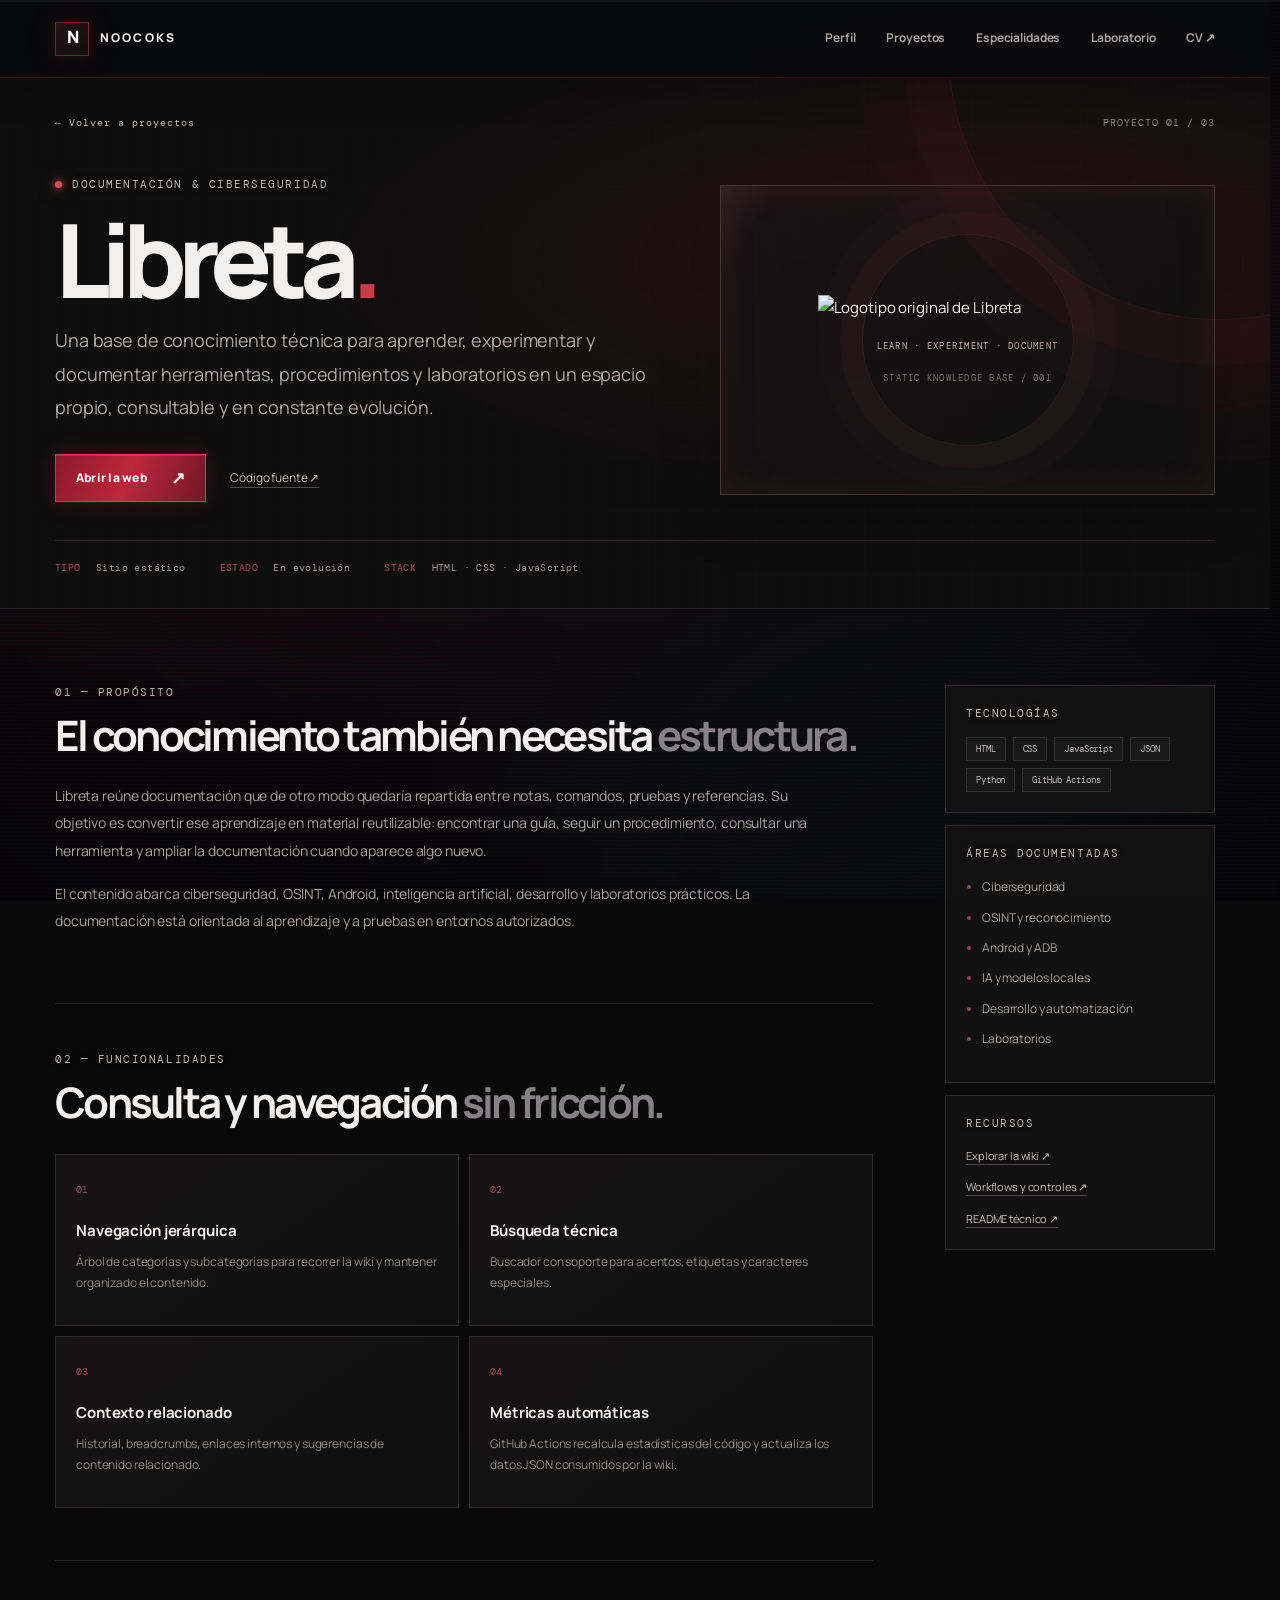
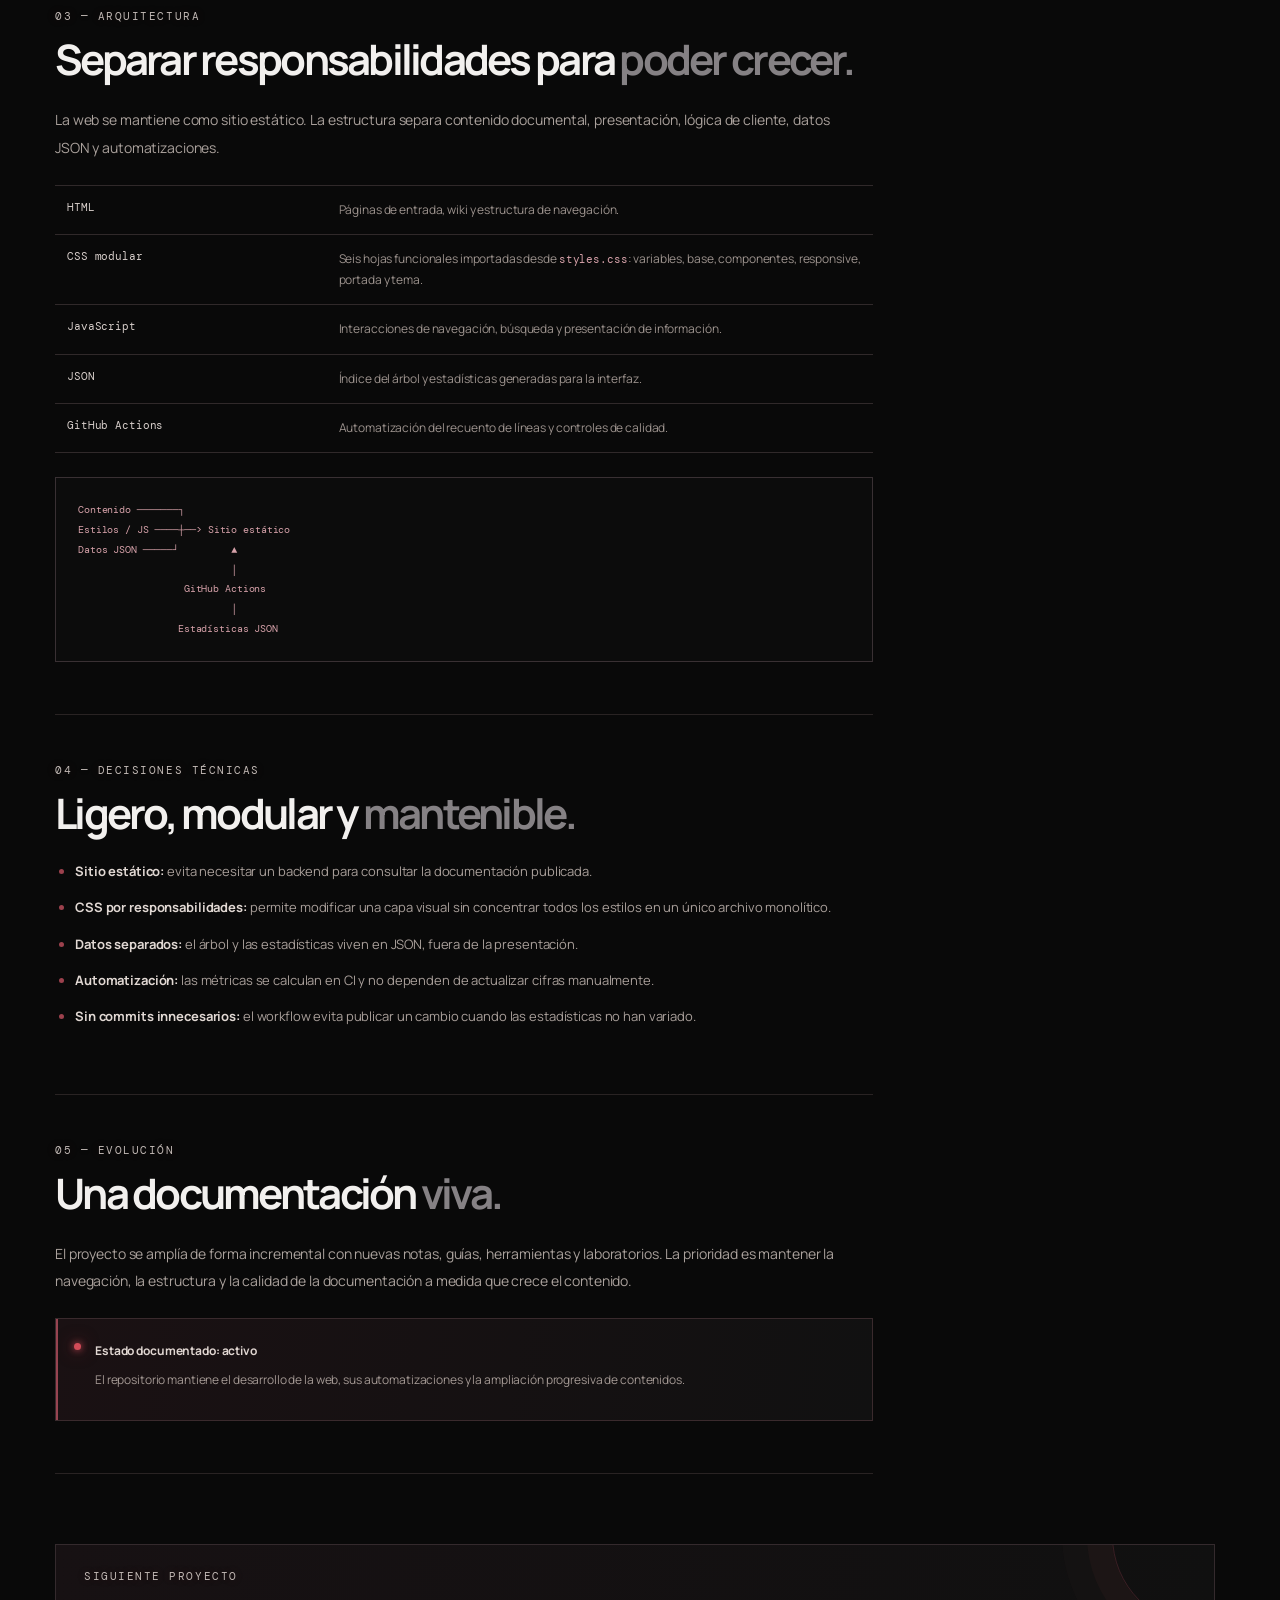
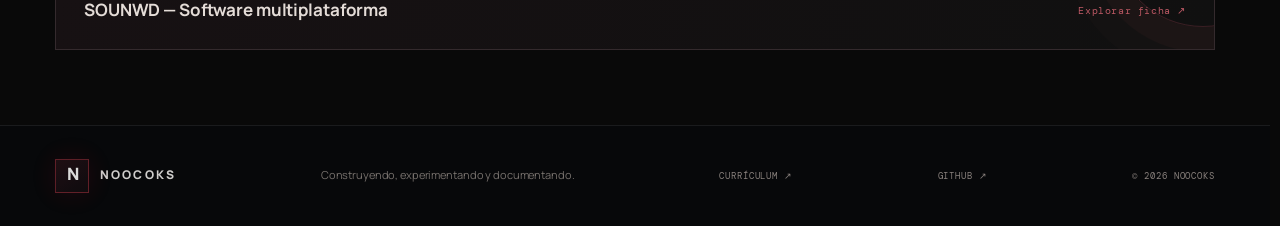
==== commit 69570ef5: "Enable project case study motion effects" ====
--- a/proyectos/libreta.html
+++ b/proyectos/libreta.html
@@ -103,5 +103,6 @@
   </main>
   <footer class="site-footer"><div class="container footer-inner"><a class="brand" href="../index.html"><span class="brand-mark">N<span>.</span></span><span>NOOCOKS</span></a><p>Construyendo, experimentando y documentando.</p><a href="../cv.html">CURRÍCULUM ↗</a><a href="https://github.com/Noocoks" target="_blank" rel="noopener noreferrer">GITHUB ↗</a><span class="copyright">© <span id="year">2026</span> NOOCOKS</span></div></footer>
   <script src="../assets/js/main.js" defer></script>
+  <script src="../assets/js/project-effects.js" defer></script>
 </body>
 </html>
--- a/assets/css/projects.css
+++ b/assets/css/projects.css
@@ -0,0 +1,172 @@
+/* Project case studies — Noocoks portfolio */
+.project-detail-page { background:#090909; }
+.detail-hero { position:relative; overflow:hidden; padding:38px 0 34px; border-bottom:1px solid #292323; background:radial-gradient(ellipse at 76% 35%,#291116 0,transparent 48%),#0d0d0d; }
+.detail-hero::after { content:""; position:absolute; width:540px; height:540px; right:-220px; top:-300px; border:1px solid #79233355; border-radius:50%; box-shadow:0 0 0 45px #79233312,0 0 0 90px #7923330b; pointer-events:none; }
+.detail-sounwd { background:radial-gradient(ellipse at 78% 38%,#292929 0,transparent 48%),#0d0d0d; }
+.detail-olv { background:radial-gradient(ellipse at 78% 38%,#2b111b 0,transparent 48%),#0d0d0d; }
+.detail-breadcrumb { display:flex; justify-content:space-between; align-items:center; gap:15px; padding-bottom:48px; font:10px var(--mono); letter-spacing:.1em; color:#8f8581; }
+.detail-breadcrumb a { color:#c9bfba; text-decoration:none; transition:color .2s; }
+.detail-breadcrumb a:hover,.detail-text-link:hover { color:#fff; }
+.detail-hero-grid { display:grid; grid-template-columns:1.1fr .9fr; align-items:center; gap:60px; }
+.detail-hero h1 { margin:18px 0 15px; font-size:clamp(58px,8vw,108px); line-height:.98; letter-spacing:-.085em; }
+.detail-lead { max-width:650px; color:#b1a7a2; font-size:clamp(15px,1.5vw,18px); line-height:1.85; }
+.detail-actions { display:flex; align-items:center; flex-wrap:wrap; gap:24px; margin-top:30px; }
+.detail-text-link { color:#c6bbb6; font-size:12px; text-decoration:underline; text-decoration-color:#57464a; text-underline-offset:5px; }
+.detail-brand-panel { min-height:310px; padding:28px; display:flex; flex-direction:column; align-items:center; justify-content:center; gap:20px; border:1px solid #473238; background:linear-gradient(145deg,#1b1114,#101010 72%); position:relative; }
+.detail-sounwd .detail-brand-panel { border-color:#383838; background:linear-gradient(145deg,#1b1b1b,#101010 72%); }
+.detail-olv .detail-brand-panel { border-color:#49313b; }
+.detail-brand-panel img { display:block; width:min(75%,300px); max-height:185px; object-fit:contain; }
+.detail-brand-panel span,.detail-brand-panel small { font:9px var(--mono); letter-spacing:.14em; color:#c0b4b0; text-align:center; }
+.detail-brand-panel small { color:#786e6b; }
+.detail-meta { display:flex; flex-wrap:wrap; gap:14px 34px; margin-top:38px; padding-top:20px; border-top:1px solid #30282a; }
+.detail-meta span { color:#a79d98; font:10px var(--mono); letter-spacing:.04em; }
+.detail-meta b { margin-right:9px; color:#8d414c; font-weight:500; }
+.detail-body { display:grid; grid-template-columns:minmax(0,1fr) 270px; gap:72px; padding-top:76px; padding-bottom:70px; align-items:start; }
+.detail-main-column { min-width:0; }
+.detail-section { padding:0 0 52px; margin-bottom:48px; border-bottom:1px solid #292323; }
+.detail-section:last-child { margin-bottom:0; }
+.detail-section h2 { margin:13px 0 22px; font-size:clamp(27px,3.5vw,42px); line-height:1.14; letter-spacing:-.065em; }
+.detail-section>p:not(.eyebrow) { max-width:780px; color:#aaa19c; font-size:14px; line-height:1.95; margin:0 0 16px; }
+.detail-section a { color:#e4d9d4; text-decoration-color:#79525a; text-underline-offset:4px; }
+.detail-feature-grid { display:grid; grid-template-columns:repeat(2,minmax(0,1fr)); gap:10px; margin-top:28px; }
+.detail-feature-grid article { min-height:150px; padding:20px; border:1px solid #30292a; background:linear-gradient(145deg,#151313,#101010); }
+.detail-feature-grid article>span { color:#a54a56; font:10px var(--mono); }
+.detail-feature-grid h3 { margin:17px 0 8px; font-size:15px; }
+.detail-feature-grid p { color:#938985; font-size:12px; line-height:1.75; }
+.architecture-list { display:grid; margin:24px 0; border-top:1px solid #30292a; }
+.architecture-list>div { display:grid; grid-template-columns:minmax(130px,.65fr) 1.35fr; gap:20px; padding:14px 12px; border-bottom:1px solid #30292a; }
+.architecture-list b { color:#d7ceca; font:11px var(--mono); overflow-wrap:anywhere; }
+.architecture-list span { color:#9c928d; font-size:12px; line-height:1.7; }
+.architecture-list code,.detail-code code { color:#d7a2aa; font-family:var(--mono); font-size:.92em; }
+.detail-code { overflow-x:auto; margin:24px 0 0; padding:22px; border:1px solid #393033; background:#0c0c0c; color:#b8aeaa; font:11px/1.8 var(--mono); }
+.detail-bullets { display:grid; gap:13px; padding-left:20px; color:#a99f9a; font-size:13px; line-height:1.8; }
+.detail-bullets li::marker { color:#9c414d; }
+.detail-bullets b { color:#e1d8d3; }
+.detail-aside { position:sticky; top:100px; display:grid; gap:12px; }
+.aside-block { padding:20px; border:1px solid #30292a; background:#111; }
+.aside-block>.eyebrow { margin-bottom:17px; }
+.aside-block .tag-list { margin:0; }
+.aside-block ul { display:grid; gap:10px; padding-left:16px; color:#aaa09b; font-size:12px; }
+.aside-block li::marker { color:#98404b; }
+.aside-block>a { display:block; margin-top:13px; color:#c9bfba; font-size:11px; text-decoration:underline; text-decoration-color:#514246; text-underline-offset:4px; }
+.aside-block>a:hover { color:#fff; }
+.detail-status-note { display:flex; gap:14px; padding:18px; margin-top:24px; border:1px solid #3a2a2d; background:linear-gradient(100deg,#1a1113,#111); }
+.detail-status-note>.status-dot { flex:0 0 7px; margin-top:6px; }
+.detail-status-note b { color:#e0d6d1; font-size:12px; }
+.detail-status-note p { margin-top:6px; color:#a39893; font-size:12px; line-height:1.75; }
+.detail-caution { padding:14px 17px; border-left:2px solid #8e3d49; background:#151112; color:#b9a9a7!important; font-size:12px!important; }
+.pipeline { display:grid; grid-template-columns:1fr; gap:7px; margin-top:28px; }
+.pipeline>div { display:grid; grid-template-columns:42px 130px 1fr; align-items:center; gap:14px; padding:15px 18px; border:1px solid #30292a; background:#121111; }
+.pipeline>div>span { color:#a44a56; font:11px var(--mono); }
+.pipeline>div>b { color:#e2d8d3; font-size:13px; }
+.pipeline>div>p { color:#9c928d; font-size:12px; line-height:1.65; }
+.pipeline>i { padding-left:17px; color:#9d414d; font-style:normal; font-family:var(--mono); }
+.detail-next { margin-bottom:75px; padding:24px 28px; border:1px solid #342a2d; background:linear-gradient(100deg,#171113,#101010); }
+.detail-next>a { display:flex; justify-content:space-between; align-items:center; gap:20px; margin-top:13px; color:#e4dcd7; text-decoration:none; }
+.detail-next>a span { font-size:17px; font-weight:700; }
+.detail-next>a b { color:#bd5965; font:10px var(--mono); letter-spacing:.06em; }
+@media(max-width:900px) { .detail-hero-grid { gap:30px; } .detail-body { grid-template-columns:minmax(0,1fr) 230px; gap:30px; } }
+@media(max-width:680px) {
+  .detail-nav { display:flex; position:static; height:auto; padding:0; background:transparent; border:0; flex-direction:row; gap:12px; overflow-x:auto; }
+  .detail-nav a { flex:0 0 auto; padding:8px 0; border:0; font-size:10px; }
+  .detail-hero { padding-top:25px; }
+  .detail-breadcrumb { padding-bottom:32px; font-size:8px; }
+  .detail-hero-grid { grid-template-columns:1fr; gap:30px; }
+  .detail-hero h1 { font-size:clamp(58px,17vw,84px); }
+  .detail-brand-panel { min-height:220px; }
+  .detail-brand-panel img { max-height:125px; }
+  .detail-meta { gap:12px 18px; }
+  .detail-meta span { font-size:9px; }
+  .detail-body { grid-template-columns:1fr; padding-top:48px; gap:36px; }
+  .detail-aside { position:static; grid-template-columns:repeat(2,minmax(0,1fr)); }
+  .detail-aside .aside-block:last-child { grid-column:1/-1; }
+  .detail-feature-grid { grid-template-columns:1fr; }
+  .architecture-list>div { grid-template-columns:1fr; gap:5px; }
+  .pipeline>div { grid-template-columns:32px 1fr; gap:8px 12px; }
+  .pipeline>div>p { grid-column:2; }
+  .detail-next>a { align-items:flex-start; flex-direction:column; gap:9px; }
+}
+@media(max-width:420px) { .detail-aside { grid-template-columns:1fr; } .detail-aside .aside-block:last-child { grid-column:auto; } .detail-section { padding-bottom:38px; margin-bottom:36px; } .detail-code { padding:15px; font-size:10px; } }
+@media(prefers-reduced-motion:reduce) { .detail-breadcrumb a { transition:none; } }
+
+
+/* --- Motion system: project case studies --- */
+.project-detail-page { --detail-glow:rgba(145,55,70,.16); }
+.detail-hero { isolation:isolate; }
+.detail-hero::before {
+  content:""; position:absolute; inset:0; z-index:-1; pointer-events:none; opacity:.22;
+  background-image:linear-gradient(rgba(160,75,88,.12) 1px,transparent 1px),linear-gradient(90deg,rgba(160,75,88,.12) 1px,transparent 1px);
+  background-size:54px 54px;
+  mask-image:linear-gradient(90deg,transparent 5%,#000 75%);
+  animation:detail-grid-drift 28s linear infinite;
+}
+.detail-hero::after { animation:detail-orbit 22s linear infinite; }
+.detail-brand-panel {
+  overflow:hidden; transform:translateZ(0);
+  box-shadow:0 18px 55px rgba(0,0,0,.22),inset 0 0 35px var(--detail-glow);
+  transition:border-color .35s,box-shadow .45s,transform .45s;
+}
+.detail-brand-panel::before {
+  content:""; position:absolute; inset:-70% -35%; pointer-events:none;
+  background:linear-gradient(110deg,transparent 42%,rgba(255,255,255,.075) 50%,transparent 58%);
+  transform:translateX(-45%) rotate(12deg);
+  animation:detail-sheen 9s ease-in-out infinite;
+}
+.detail-brand-panel::after {
+  content:""; position:absolute; width:210px; height:210px; border:1px solid #a64a5b33;
+  border-radius:50%; box-shadow:0 0 0 22px #a64a5b0d,0 0 0 44px #a64a5b08;
+  pointer-events:none; animation:detail-pulse 6s ease-in-out infinite;
+}
+.detail-brand-panel img { position:relative; z-index:1; filter:drop-shadow(0 12px 24px #0008); transition:transform .55s cubic-bezier(.2,.75,.25,1),filter .55s; }
+.detail-brand-panel span,.detail-brand-panel small { position:relative; z-index:1; }
+.detail-brand-panel:hover { transform:translateY(-5px); border-color:#87505a; box-shadow:0 25px 70px rgba(0,0,0,.4),0 0 34px var(--detail-glow); }
+.detail-brand-panel:hover img { transform:scale(1.045); filter:drop-shadow(0 16px 28px #000b); }
+.detail-section { transition:border-color .35s; }
+.detail-feature-grid article,.architecture-list>div,.pipeline>div,.aside-block,.detail-status-note {
+  transition:transform .3s ease,border-color .3s ease,background-color .3s ease,box-shadow .3s ease;
+}
+.detail-feature-grid article { position:relative; overflow:hidden; }
+.detail-feature-grid article::before {
+  content:""; position:absolute; inset:0 auto 0 0; width:2px; background:#a84b5a;
+  transform:scaleY(0); transform-origin:bottom; transition:transform .35s ease;
+}
+.detail-feature-grid article:hover,.pipeline>div:hover,.aside-block:hover {
+  transform:translateY(-4px); border-color:#68404a; box-shadow:0 14px 32px #0005;
+}
+.detail-feature-grid article:hover::before { transform:scaleY(1); }
+.detail-feature-grid article>span { display:inline-block; transition:transform .3s,color .3s; }
+.detail-feature-grid article:hover>span { transform:translateX(5px); color:#df7885; }
+.architecture-list>div:hover { transform:translateX(5px); border-color:#70434c; background:#151112; }
+.architecture-list>div b { transition:color .25s; }
+.architecture-list>div:hover b { color:#e5a1aa; }
+.pipeline>div { position:relative; overflow:hidden; }
+.pipeline>div::after { content:""; position:absolute; inset:0; background:linear-gradient(100deg,transparent,#a4495810,transparent); transform:translateX(-100%); transition:transform .55s; pointer-events:none; }
+.pipeline>div:hover::after { transform:translateX(100%); }
+.detail-status-note { box-shadow:inset 2px 0 #984451; }
+.aside-block { backdrop-filter:blur(8px); }
+.aside-block .tag-list span { transition:background .25s,border-color .25s,color .25s,transform .25s; }
+.aside-block .tag-list span:hover { transform:translateY(-2px); border-color:#8b4652; color:#f0dfe1; }
+.detail-next { position:relative; overflow:hidden; transition:border-color .3s,transform .3s,box-shadow .3s; }
+.detail-next::after { content:""; position:absolute; width:180px; height:180px; right:-80px; top:-100px; border:1px solid #8e3e4b55; border-radius:50%; box-shadow:0 0 0 25px #8e3e4b10,0 0 0 50px #8e3e4b08; pointer-events:none; transition:transform .6s; }
+.detail-next:hover { transform:translateY(-3px); border-color:#70404a; box-shadow:0 18px 40px #0004; }
+.detail-next:hover::after { transform:scale(1.15); }
+.detail-next>a b { transition:letter-spacing .25s,color .25s; }
+.detail-next>a:hover b { letter-spacing:.13em; color:#e17b88; }
+.js-reveal { opacity:0; transform:translateY(24px); transition:opacity .7s ease,transform .7s cubic-bezier(.2,.7,.2,1); }
+.js-reveal.is-visible { opacity:1; transform:translateY(0); }
+.detail-feature-grid .js-reveal:nth-child(2),.pipeline .js-reveal:nth-of-type(2) { transition-delay:70ms; }
+.detail-feature-grid .js-reveal:nth-child(3),.pipeline .js-reveal:nth-of-type(3) { transition-delay:130ms; }
+.detail-feature-grid .js-reveal:nth-child(4),.pipeline .js-reveal:nth-of-type(4) { transition-delay:190ms; }
+@keyframes detail-grid-drift { to { background-position:54px 54px; } }
+@keyframes detail-orbit { to { transform:rotate(360deg); } }
+@keyframes detail-sheen { 0%,55% { transform:translateX(-55%) rotate(12deg); } 85%,100% { transform:translateX(55%) rotate(12deg); } }
+@keyframes detail-pulse { 0%,100% { transform:scale(.94); opacity:.35; } 50% { transform:scale(1.06); opacity:.75; } }
+@media(max-width:680px) {
+  .detail-brand-panel:hover,.detail-feature-grid article:hover,.pipeline>div:hover,.aside-block:hover,.detail-next:hover { transform:none; }
+  .detail-hero::before { background-size:38px 38px; }
+}
+@media(prefers-reduced-motion:reduce) {
+  .detail-hero::before,.detail-hero::after,.detail-brand-panel::before,.detail-brand-panel::after { animation:none!important; }
+  .detail-brand-panel,.detail-brand-panel img,.detail-feature-grid article,.architecture-list>div,.pipeline>div,.aside-block,.detail-status-note,.detail-next,.detail-next::after,.detail-next>a b { transition:none!important; }
+  .js-reveal { opacity:1; transform:none; transition:none; }
+}
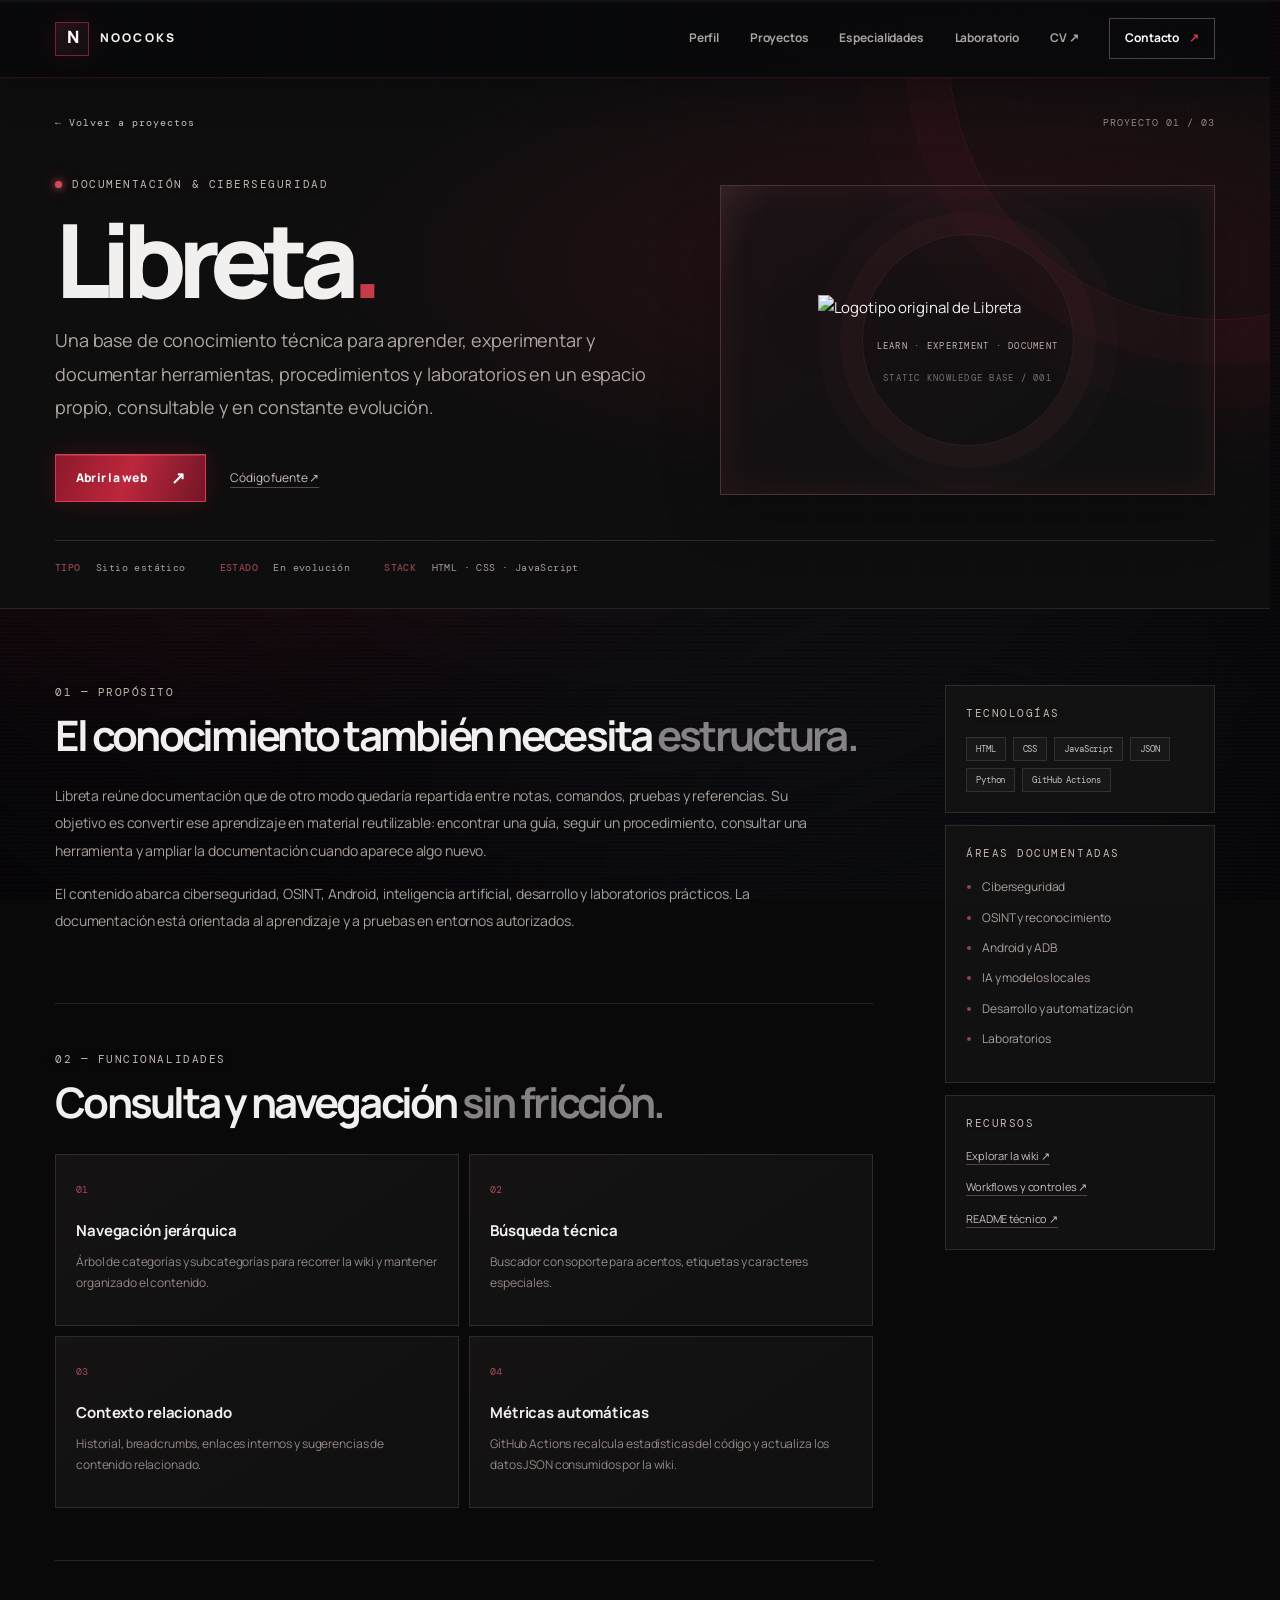
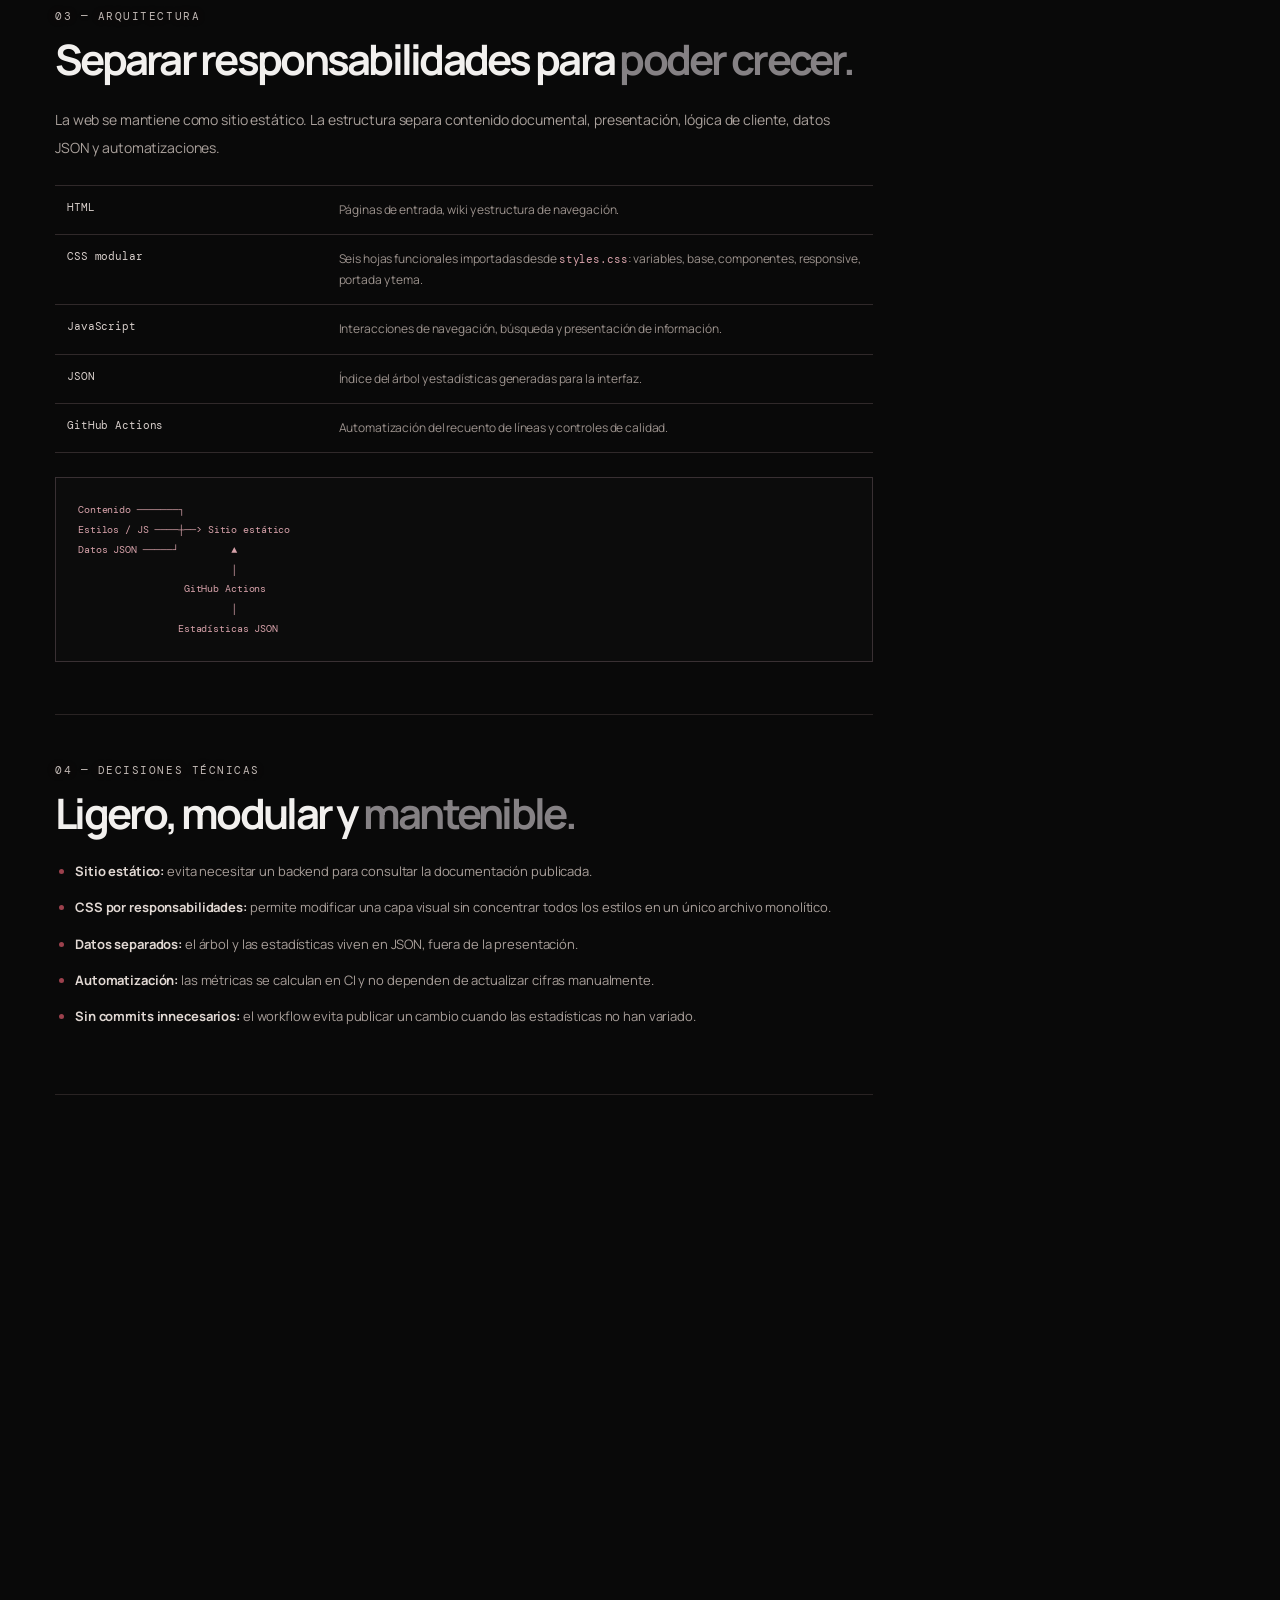
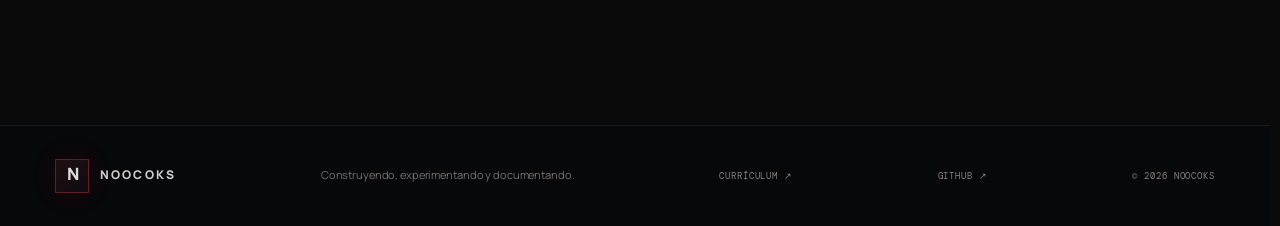
==== commit 211d43c6: "Use the main responsive hamburger navigation on project pages" ====
--- a/proyectos/libreta.html
+++ b/proyectos/libreta.html
@@ -18,8 +18,9 @@
   <header class="site-header">
     <div class="container nav-wrap">
       <a class="brand" href="../index.html" aria-label="Noocoks, inicio"><span class="brand-mark">N<span>.</span></span><span>NOOCOKS</span></a>
-      <nav class="main-nav detail-nav" aria-label="Navegación principal">
-        <a href="../index.html#sobre-mi">Perfil</a><a href="../index.html#proyectos">Proyectos</a><a href="../index.html#especialidades">Especialidades</a><a href="../index.html#laboratorio">Laboratorio</a><a href="../cv.html">CV <span>↗</span></a>
+      <button class="menu-toggle" type="button" aria-label="Abrir menú" aria-expanded="false" aria-controls="main-nav"><span></span><span></span></button>
+      <nav class="main-nav" id="main-nav" aria-label="Navegación principal">
+        <a href="../index.html#sobre-mi">Perfil</a><a href="../index.html#proyectos">Proyectos</a><a href="../index.html#especialidades">Especialidades</a><a href="../index.html#laboratorio">Laboratorio</a><a href="../cv.html">CV <span>↗</span></a><a class="nav-contact" href="../index.html#contacto">Contacto <span>↗</span></a>
       </nav>
     </div>
   </header>
